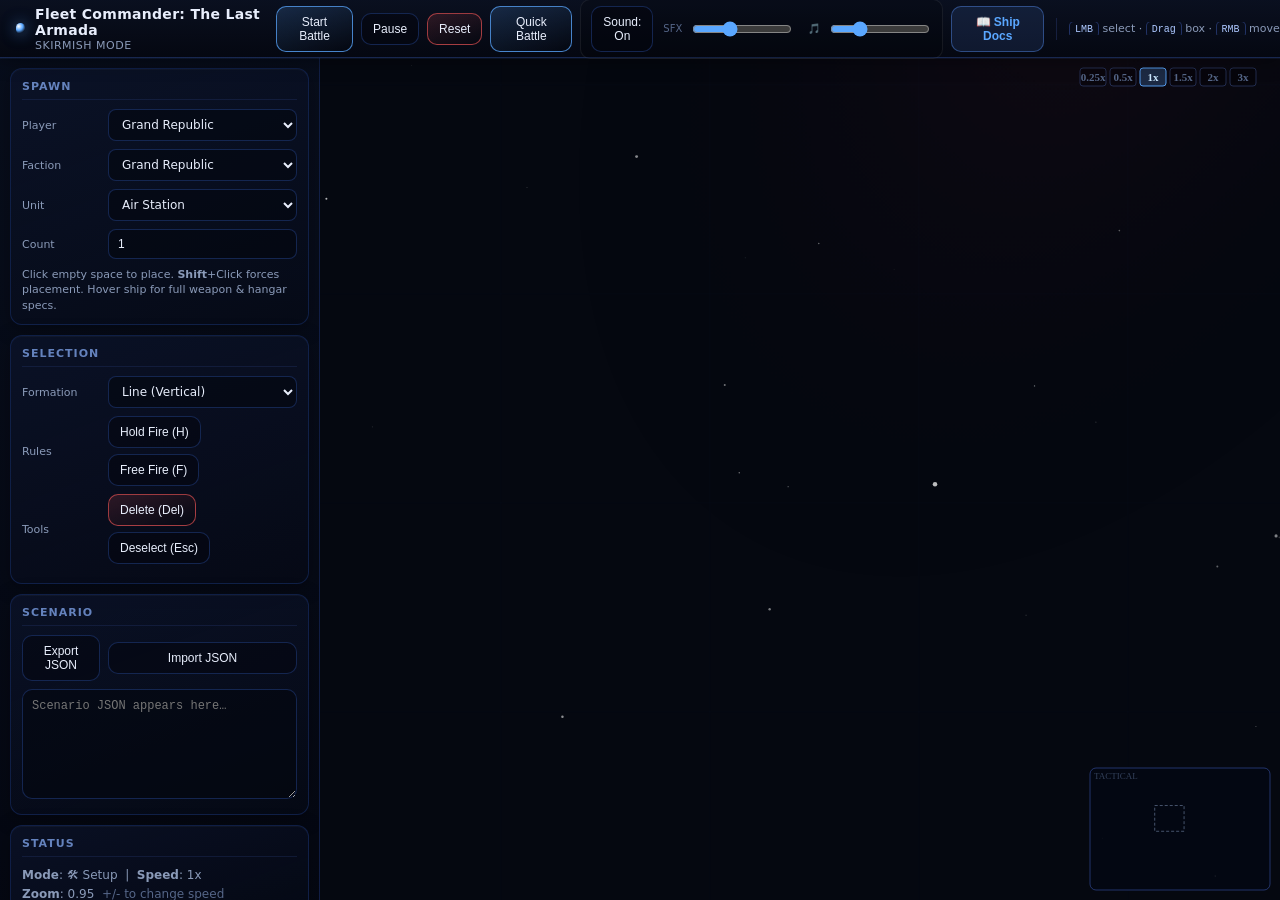
==== skirmish.html @ a5ff1ead "Add files via upload" ====
<!doctype html>
<html lang="en">
<head>
  <meta charset="utf-8"/>
  <meta name="viewport" content="width=device-width,initial-scale=1"/>
  <title>Fleet Commander: The Last Armada – Skirmish</title>
  <link rel="stylesheet" href="styles.css"/>
  <style>
/* ── select optgroup polish ─────────────────────────────── */
select { background:#080f1e; color:#e8eefc; border:1px solid rgba(40,70,160,0.5); border-radius:6px; padding:4px 6px; font-family:inherit; }
select optgroup { font-weight:700; font-size:11px; color:#5aa7ff; background:#080f1e; letter-spacing:.5px; }
select option   { color:#e8eefc; background:#0c1528; padding:3px 6px; font-size:12px; }

/* ── Ship Docs Modal ────────────────────────────────────── */
#sdModal {
  display:none; position:fixed; inset:0; z-index:9000;
  background:rgba(2,5,14,0.88); backdrop-filter:blur(6px);
  align-items:flex-start; justify-content:center;
  overflow-y:auto; padding:20px 10px 40px;
}
#sdModal.open { display:flex; }
.sd-shell {
  width:min(1120px,96vw);
  background:linear-gradient(180deg,#090f22 0%,#050810 100%);
  border:1px solid rgba(50,80,180,0.5);
  border-radius:12px;
  box-shadow:0 28px 90px rgba(0,0,0,0.85), 0 0 0 1px rgba(90,150,255,0.06);
  display:flex; flex-direction:column; min-height:min(90vh,820px);
}
.sd-hdr {
  display:flex; align-items:center; justify-content:space-between;
  padding:14px 20px; border-bottom:1px solid rgba(30,55,110,0.55);
  flex-shrink:0;
}
.sd-hdr h2 { margin:0; font-size:16px; color:#cce4ff; letter-spacing:.4px; }
.sd-close {
  background:none; border:1px solid rgba(80,110,200,0.35); color:#7899cc;
  border-radius:6px; padding:4px 14px; cursor:pointer; font-family:inherit; font-size:13px;
  transition:.15s;
}
.sd-close:hover { background:rgba(90,120,200,0.14); color:#aaccff; }
.sd-tabs {
  display:flex; gap:2px; padding:8px 16px 0; border-bottom:1px solid rgba(28,48,100,0.5);
  flex-shrink:0;
}
.sd-tab {
  background:none; border:none; border-bottom:2px solid transparent;
  color:#7888aa; padding:7px 16px; cursor:pointer; font-size:12px; font-family:inherit;
  letter-spacing:.3px; border-radius:6px 6px 0 0; transition:.15s;
}
.sd-tab:hover { color:#aaccff; background:rgba(90,120,200,0.08); }
.sd-tab.on { color:#5aa7ff; border-bottom-color:#5aa7ff; background:rgba(90,150,255,0.07); }
.sd-body { flex:1; padding:16px 20px 20px; overflow:auto; }

/* faction chips */
.chips { display:flex; flex-wrap:wrap; gap:6px; margin-bottom:14px; }
.chip {
  padding:4px 11px; border-radius:99px; font-size:10px; cursor:pointer;
  border:1px solid; transition:.15s; letter-spacing:.3px; font-weight:600;
  user-select:none;
}
.chip.dim { opacity:.35; }

/* browse grid */
.ship-grid {
  display:grid;
  grid-template-columns:repeat(auto-fill,minmax(200px,1fr));
  gap:10px;
}
.scard {
  background:rgba(9,16,38,0.75); border:1px solid rgba(28,52,110,0.5);
  border-radius:8px; padding:11px; cursor:pointer; transition:.18s; position:relative;
}
.scard:hover { border-color:rgba(90,150,255,0.55); transform:translateY(-2px); box-shadow:0 6px 22px rgba(0,0,0,0.4); }
.scard.sel { border-color:#5aa7ff; box-shadow:0 0 0 1px rgba(90,150,255,.25); }
.scard-faction { font-size:9px; text-transform:uppercase; letter-spacing:.7px; color:#445566; margin-bottom:5px; }
.scard-img { width:100%; height:80px; object-fit:contain; filter:drop-shadow(0 0 6px rgba(90,150,255,0.25)); margin-bottom:7px; display:block; }
.scard-noimg { width:100%; height:80px; display:flex; align-items:center; justify-content:center; font-size:26px; opacity:.3; margin-bottom:7px; }
.scard-name { font-size:11px; font-weight:700; color:#cce4ff; margin-bottom:3px; line-height:1.35; }
.scard-role { font-size:10px; color:#445566; }
.scard-ps { position:absolute; top:8px; right:8px; font-size:10px; font-weight:700; padding:2px 6px; border-radius:99px; background:rgba(0,0,0,0.55); }

/* detail layout */
.det-grid { display:grid; grid-template-columns:260px 1fr; gap:18px; }
.det-left { display:flex; flex-direction:column; gap:12px; }
.det-imgbox {
  background:rgba(7,12,28,0.8); border:1px solid rgba(28,52,110,0.45);
  border-radius:8px; padding:14px; text-align:center;
}
.det-img { max-width:190px; max-height:150px; object-fit:contain; filter:drop-shadow(0 0 14px rgba(90,150,255,0.38)); }
.det-noimg { height:150px; display:flex; align-items:center; justify-content:center; font-size:56px; opacity:.3; }
.det-name { font-size:15px; font-weight:700; margin-top:9px; }
.det-sub { font-size:11px; color:#7888aa; margin-top:2px; }
.stat-box {
  background:rgba(7,12,28,0.8); border:1px solid rgba(28,52,110,0.4);
  border-radius:8px; padding:11px;
}
.stat-box h4 { margin:0 0 8px; font-size:9px; text-transform:uppercase; letter-spacing:.8px; color:#5aa7ff; }
.sr { display:flex; justify-content:space-between; align-items:center; margin-bottom:4px; }
.sl { font-size:11px; color:#7888aa; }
.sv { font-size:11px; color:#cce4ff; font-weight:600; font-family:ui-monospace,monospace; }
.bar-wrap { height:4px; background:rgba(255,255,255,0.06); border-radius:99px; margin-bottom:5px; overflow:hidden; }
.bar-fill { height:100%; border-radius:99px; }
.pc-box { display:flex; gap:10px; margin-top:6px; }
.pros, .cons {
  flex:1; border-radius:6px; padding:9px; font-size:10px; line-height:1.65;
}
.pros { background:rgba(28,160,90,0.07); border:1px solid rgba(28,160,90,0.2); }
.cons { background:rgba(210,45,45,0.07); border:1px solid rgba(210,45,45,0.2); }
.pros h5 { color:#3ddc97; margin:0 0 5px; font-size:9px; text-transform:uppercase; letter-spacing:.6px; }
.cons h5 { color:#ff5b5b; margin:0 0 5px; font-size:9px; text-transform:uppercase; letter-spacing:.6px; }
.pros li,.cons li { color:#99aabf; margin-bottom:1px; }

/* weapon / hangar tables */
.wtbl, .htbl { width:100%; border-collapse:collapse; font-size:11px; }
.wtbl th, .htbl th {
  text-align:left; padding:5px 7px;
  font-size:9px; text-transform:uppercase; letter-spacing:.7px; color:#5aa7ff;
  border-bottom:1px solid rgba(28,52,110,0.5); font-weight:600;
}
.wtbl td, .htbl td { padding:5px 7px; border-bottom:1px solid rgba(18,32,65,0.4); }
.wtbl tr:last-child td,.htbl tr:last-child td { border-bottom:none; }
.wtbl tr:hover td,.htbl tr:hover td { background:rgba(90,150,255,0.04); }
.badge { font-size:9px; padding:2px 5px; border-radius:99px; font-weight:700; letter-spacing:.3px; }
.b-ion    { background:rgba(50,140,255,0.15); color:#55ccff; }
.b-plasma { background:rgba(255,120,30,0.15); color:#ff9944; }
.b-kin    { background:rgba(170,190,210,0.10); color:#aabbcc; }
.b-spec   { background:rgba(170,70,255,0.15); color:#cc88ff; }
.star     { color:#cc88ff; }
.shdr { font-size:10px; text-transform:uppercase; letter-spacing:.8px; color:#5aa7ff; margin:14px 0 7px; font-weight:600; }

/* compare */
.cmp-grid { display:grid; grid-template-columns:1fr 1fr; gap:16px; }
.cmp-slot { background:rgba(7,12,28,0.8); border:1px solid rgba(28,52,110,0.45); border-radius:8px; padding:14px; }
.cmp-sel {
  width:100%; background:#0c1528; border:1px solid rgba(38,65,150,0.5);
  color:#e8eefc; border-radius:6px; padding:6px 8px; font-size:12px; font-family:inherit; margin-bottom:12px;
}
.cmp-img { max-height:100px; max-width:180px; object-fit:contain; display:block; margin:0 auto 8px; }
.cmp-title { font-size:14px; font-weight:700; text-align:center; margin-bottom:2px; }
.cmp-sub { font-size:11px; color:#7888aa; text-align:center; margin-bottom:10px; }
.nosel { display:flex; flex-direction:column; align-items:center; justify-content:center; min-height:120px; color:#334466; font-size:12px; gap:6px; }
.nosel .ni { font-size:32px; opacity:.3; }

/* power chart */
.pw-block { margin-bottom:18px; }
.pw-ftitle { font-size:12px; font-weight:700; margin-bottom:8px; letter-spacing:.3px; }
.pw-row { display:flex; align-items:center; gap:10px; margin-bottom:4px; }
.pw-name { width:210px; font-size:11px; color:#99aabf; flex-shrink:0; overflow:hidden; text-overflow:ellipsis; white-space:nowrap; }
.pw-outer { flex:1; height:15px; background:rgba(255,255,255,0.05); border-radius:4px; overflow:hidden; position:relative; }
.pw-fill { height:100%; border-radius:4px; }
.pw-val { position:absolute; right:5px; top:50%; transform:translateY(-50%); font-size:9px; font-weight:700; color:rgba(255,255,255,0.65); font-family:ui-monospace,monospace; }

/* ── Fleet Roster spreadsheet ─────────────────────────────── */
.roster-wrap { padding-bottom:20px; }
.roster-intro { font-size:11px; color:#556688; margin:0 0 12px; line-height:1.6; }
.roster-sort-row { display:flex; gap:7px; align-items:center; flex-wrap:wrap; margin-bottom:14px; }
.roster-sort-row label { font-size:10px; color:#7888aa; margin-right:2px; }
.rsb { background:none; border:1px solid rgba(40,70,160,0.38); color:#7888aa;
  border-radius:4px; padding:3px 9px; font-size:10px; cursor:pointer; font-family:inherit; transition:.12s; }
.rsb:hover,.rsb.on { border-color:#5aa7ff; color:#c8dfff; background:rgba(90,150,255,0.10); }
.roster-faction { margin-bottom:26px; }
.rfhdr { font-size:12px; font-weight:700; padding:6px 12px; border-radius:6px 6px 0 0;
  border:1px solid; border-bottom:none; letter-spacing:.35px; }
.roster-tbl { width:100%; border-collapse:collapse; font-size:10.5px;
  border:1px solid rgba(22,46,110,0.50); border-top:none; }
.roster-tbl th { text-align:left; padding:5px 8px; font-size:9px; text-transform:uppercase;
  letter-spacing:.65px; color:#5aa7ff; background:rgba(6,12,30,0.95);
  border-bottom:1px solid rgba(30,60,150,0.55); white-space:nowrap; font-weight:700; }
.roster-tbl th.r { text-align:right; }
.roster-tbl td { padding:5px 8px; border-bottom:1px solid rgba(14,26,58,0.40); white-space:nowrap; vertical-align:middle; }
.roster-tbl tr:last-child td { border-bottom:none; }
.roster-tbl tr:hover td { background:rgba(90,150,255,0.04); }
.rnum { font-family:ui-monospace,monospace; text-align:right; }
.rbar { display:inline-block; width:54px; height:4px; border-radius:99px;
  background:rgba(255,255,255,0.06); vertical-align:middle; margin-left:5px; overflow:hidden; }
.rbar-fill { height:100%; border-radius:99px; }
.rtag { font-size:8.5px; text-transform:uppercase; letter-spacing:.5px; opacity:.60; }
  </style>
</head>
<body>
<header class="topbar">
  <div class="brand">
    <div class="dot"></div>
    <div>
      <div class="title">Fleet Commander: The Last Armada</div>
      <div class="subtitle">Skirmish Mode</div>
    </div>
  </div>
  <div class="top-controls">
    <button id="btnStart" class="btn btn-primary">Start Battle</button>
    <button id="btnPause" class="btn">Pause</button>
    <button id="btnReset" class="btn btn-danger">Reset</button>
    <button id="btnQuick" class="btn btn-primary">Quick Battle</button>
    <div class="sound">
      <button id="btnSound" class="btn">Sound: On</button>
      <span style="font-size:10px;color:#556688;margin-left:2px">SFX</span>
      <input id="soundVol" type="range" min="0" max="1" step="0.01" value="0.35" title="SFX volume"/>
      <span style="font-size:10px;color:#556688;margin-left:6px">🎵</span>
      <input id="musicVol" type="range" min="0" max="1" step="0.01" value="0.26" title="Music volume"/>
    </div>
    <button id="btnShipDocs" class="btn" style="background:rgba(90,150,255,.12);border-color:rgba(90,150,255,.4);color:#5aa7ff;font-weight:600;">📖 Ship Docs</button>
    <div class="sep"></div>
    <div class="hint">
      <span class="kbd">LMB</span> select · <span class="kbd">Drag</span> box · <span class="kbd">RMB</span> move ·
      <span class="kbd">A</span>+<span class="kbd">RMB</span> attack-move · <span class="kbd">T</span>+<span class="kbd">LMB</span> focus ·
      <span class="kbd">W</span>+<span class="kbd">RMB</span> warp · <span class="kbd">R</span> repair · <span class="kbd">E</span> scatter ·
      <span class="kbd">±</span> speed · <span class="kbd">Wheel</span> zoom
    </div>
  </div>
</header>

<main class="layout">
  <aside class="panel">
    <section class="section">
      <h2>Spawn</h2>
      <div class="row">
        <label>Player</label>
        <select id="playerFaction">
          <option value="republic">Grand Republic</option>
          <option value="empire">Grand Empire</option>
          <option value="remnant">Imperial Remnant</option>
          <option value="csn">CSN</option>
          <option value="ngr">New Grand Republic</option>
          <option value="starwars">Star Wars</option>
          <option value="fsa">Five Star Alignment</option>
        </select>
      </div>
      <div class="row">
        <label>Faction</label>
        <select id="spawnFaction">
          <option value="republic">Grand Republic</option>
          <option value="empire">Grand Empire</option>
          <option value="remnant">Imperial Remnant</option>
          <option value="csn">CSN</option>
          <option value="ngr">New Grand Republic</option>
          <option value="starwars">Star Wars</option>
          <option value="fsa">Five Star Alignment</option>
        </select>
      </div>
      <div class="row">
        <label>Unit</label>
        <select id="spawnType"></select>
      </div>
      <div class="row">
        <label>Count</label>
        <input id="spawnCount" type="number" min="1" max="50" value="1"/>
      </div>
      <div class="note">Click empty space to place. <b>Shift</b>+Click forces placement. Hover ship for full weapon &amp; hangar specs.</div>
    </section>
    <section class="section">
      <h2>Selection</h2>
      <div class="row">
        <label>Formation</label>
        <select id="formation">
          <option value="line">Line (Vertical)</option>
          <option value="line_h">Line (Horizontal)</option>
          <option value="wedge">Wedge</option>
          <option value="ring">Ring</option>
          <option value="wall">Wall</option>
          <option value="echelon">Echelon</option>
        </select>
      </div>
      <div class="row">
        <label>Rules</label>
        <div class="toggles">
          <button id="btnHold" class="btn">Hold Fire (H)</button>
          <button id="btnFree" class="btn">Free Fire (F)</button>
        </div>
      </div>
      <div class="row">
        <label>Tools</label>
        <div class="toggles">
          <button id="btnDelete" class="btn btn-danger">Delete (Del)</button>
          <button id="btnDeselect" class="btn">Deselect (Esc)</button>
        </div>
      </div>
    </section>
    <section class="section">
      <h2>Scenario</h2>
      <div class="row">
        <button id="btnExport" class="btn">Export JSON</button>
        <button id="btnImport" class="btn">Import JSON</button>
      </div>
      <textarea id="scenarioBox" spellcheck="false" placeholder="Scenario JSON appears here…"></textarea>
    </section>
    <section class="section">
      <h2>Status</h2>
      <div id="status" class="status"></div>
    </section>
  </aside>
  <section class="stage">
    <canvas id="game"></canvas>
    <div id="overlay" class="overlay hidden">
      <div class="overlay-card">
        <div id="overlayTitle" class="overlay-title">Victory</div>
        <div id="overlayText" class="overlay-text"></div>
        <div class="overlay-actions">
          <button id="btnDownloadCSV" class="btn">Download CSV</button>
          <button id="btnPlayAgain" class="btn btn-primary">Play Again</button>
          <button id="btnCloseOverlay" class="btn">Close</button>
        </div>
      </div>
    </div>
  </section>
</main>

<!-- ═══════════════ SHIP DOCS MODAL ═══════════════════════ -->
<div id="sdModal">
  <div class="sd-shell">
    <div class="sd-hdr">
      <h2>📖 Fleet Intelligence — Ship Database</h2>
      <button class="sd-close" id="sdClose">✕ Close</button>
    </div>
    <div class="sd-tabs" id="sdTabs">
      <button class="sd-tab on" data-tab="browse">Browse</button>
      <button class="sd-tab" data-tab="detail">Ship Detail</button>
      <button class="sd-tab" data-tab="compare">Compare</button>
      <button class="sd-tab" data-tab="power">Power Rankings</button>
      <button class="sd-tab" data-tab="roster">📋 Fleet Roster</button>
    </div>
    <div class="sd-body" id="sdBody"><p style="color:#445566;padding:30px">Loading…</p></div>
  </div>
</div>

<script src="game.js"></script>
<script>
(function(){
'use strict';
const modal  = document.getElementById('sdModal');
const body   = document.getElementById('sdBody');
const tabs   = document.getElementById('sdTabs');
let curTab   = 'browse';
let fFilter  = 'all';
let detKey   = null;
let cmpA     = null;
let cmpB     = null;
let D        = null;  // window.SHIP_DOCS reference

document.getElementById('btnShipDocs').addEventListener('click', () => {
  D = window.SHIP_DOCS || null;
  modal.classList.add('open');
  go(curTab);
});
document.getElementById('sdClose').addEventListener('click', () => modal.classList.remove('open'));
modal.addEventListener('click', e => { if (e.target === modal) modal.classList.remove('open'); });

tabs.addEventListener('click', e => {
  const t = e.target.closest('.sd-tab');
  if (!t) return;
  tabs.querySelectorAll('.sd-tab').forEach(b => b.classList.toggle('on', b === t));
  curTab = t.dataset.tab;
  go(curTab);
});

function switchTab(name){
  curTab = name;
  tabs.querySelectorAll('.sd-tab').forEach(b => b.classList.toggle('on', b.dataset.tab === name));
  go(name);
}

function go(tab){
  if (!D){ body.innerHTML='<p style="color:#ff5b5b;padding:20px">Game not loaded yet — open in browser.</p>'; return; }
  if (tab === 'browse')  renderBrowse();
  else if (tab === 'detail')  renderDetail();
  else if (tab === 'compare') renderCompare();
  else if (tab === 'power')   renderPower();
  else if (tab === 'roster')  renderRoster();
}

// ── Power score ─────────────────────────────────────────────
function ps(def){
  if (!def) return 0;
  const MULT = { ion:1.0, plasma:1.15, kinetic:0.8 };
  let dps = 0;
  for (const w of (def.weapons||[])){
    const boost = (w.pierceShields||w.breachShields) ? 1.55 : 1.0;
    const uses  = w.usesMax ? 0.4 : 1.0;
    dps += (w.dmg / w.cooldown) * (MULT[w.type]||1) * boost * uses;
  }
  const ehp     = (def.shields||0)*1.2 + (def.hull||0);
  const mobBonus= Math.min((def.speed||0)*0.8, 120);
  const massSc  = Math.log10((def.mass||1)+10) * 38;
  const hangar  = D.hangars[def.key] ? D.hangars[def.key].reduce((a,s)=>a+s.max*0.35,0) : 0;
  // Air station hangar bonus
  const asHangar = (def.key==='air_station') ? D.airStationHangar.reduce((a,s)=>a+s.max*0.35,0) : 0;
  return Math.round(ehp*0.018 + dps*12 + mobBonus + massSc + hangar + asHangar);
}

function pcolor(score, max){
  const f = score / (max||1);
  return f>0.8?'#ff5b5b': f>0.6?'#ff9944': f>0.4?'#ffcc33': f>0.2?'#3ddc97': '#5aa7ff';
}

function fcolor(fid){
  const t = D.factions[fid]?.tint || [140,160,200];
  return `rgb(${t[0]},${t[1]},${t[2]})`;
}

function imgSrc(def){
  // Use the same PNG files the game already loads — no separate images/docs/ folder needed.
  // D.assets maps spriteKey → filename (e.g. 'repDread' → 'Republican Dreadnought.png')
  if (def.spriteKey && D.assets && D.assets[def.spriteKey]){
    return encodeURI(D.assets[def.spriteKey]);
  }
  return '';   // no sprite → onerror hides the img, fallback emoji shows
}

function imgEl(def, cls, wh){
  const src = imgSrc(def);
  return `<img class="${cls}" src="${src}" alt="${def.name}" style="${wh?`max-width:${wh}px;max-height:${wh}px;`:''}"
    onerror="this.style.display='none';this.nextElementSibling.style.display='flex'">
    <div class="${cls.replace('-img','-noimg')}" style="display:none">🛸</div>`;
}

function hangarForShip(def){
  // air_station is faction-specific in game; for docs we show the republic version as representative
  if (def.key === 'air_station') return D.airStationHangar;
  return D.hangars[def.key] || null;
}

function prosCons(def){
  const pros=[], cons=[];
  const MULT={ion:1.0,plasma:1.15,kinetic:0.8};
  const dps=(def.weapons||[]).reduce((s,w)=>{
    return s+(w.dmg/w.cooldown)*(MULT[w.type]||1)*((w.pierceShields||w.breachShields)?1.55:1)*(w.usesMax?0.4:1);
  },0);
  const ehp=(def.shields||0)*1.2+(def.hull||0);
  const maxRng=Math.max(...(def.weapons||[]).map(w=>w.range||0),0);
  const hasHangar=!!(hangarForShip(def)?.length);
  const hasSW=(def.weapons||[]).some(w=>w.special);

  if ((def.speed||0)>=150) pros.push('Very high speed');
  else if ((def.speed||0)>=90) pros.push('Good mobility');
  else if ((def.speed||0)<30) cons.push('Very slow');

  if (ehp>15000) pros.push('Extremely durable');
  else if (ehp>5000) pros.push('High survivability');
  else if (ehp<400) cons.push('Very fragile');
  else if (ehp<1200) cons.push('Low durability');

  if (dps>200) pros.push('Devastating firepower');
  else if (dps>70) pros.push('Strong damage output');
  else if (dps<10) cons.push('Minimal firepower');
  else if (dps<22) cons.push('Low DPS');

  if (maxRng>900) pros.push('Extreme weapon range');
  else if (maxRng>600) pros.push('Good engagement range');
  else if (maxRng<280) cons.push('Short weapon range');

  if (hasSW) pros.push('Superweapon capable');
  if (hasHangar){
    const total=(hangarForShip(def)||[]).reduce((s,h)=>s+h.max,0);
    pros.push(`Launches up to ${total.toLocaleString()} craft`);
  }
  if (def.traits?.stealth) pros.push('Stealth capable');
  if ((def.weapons||[]).some(w=>w.pierceShields)) pros.push('Shield-piercing weapons');
  const ionC=(def.weapons||[]).filter(w=>w.type==='ion').length;
  if (ionC>=2) pros.push('Strong anti-shield armament');
  const plasmaC=(def.weapons||[]).filter(w=>w.type==='plasma').length;
  if (plasmaC>=3) pros.push('Heavy anti-hull armament');
  if (!hasSW&&!hasHangar&&dps<35&&ehp<1800) cons.push('Limited solo impact');
  return { pros:pros.slice(0,5), cons:cons.slice(0,5) };
}

// ── BROWSE ──────────────────────────────────────────────────
function renderBrowse(){
  const {units, factions, loadouts} = D;
  const allScores = units.map(d=>ps(d));
  const maxS = Math.max(...allScores,1);

  // Chips
  let h = '<div class="chips">';
  h += `<span class="chip${fFilter==='all'?'':' dim'}" data-f="all" style="border-color:#334466;color:#7888aa;background:rgba(28,48,100,0.18)">All Factions</span>`;
  for (const [fid,f] of Object.entries(factions)){
    const col=fcolor(fid);
    h += `<span class="chip${fFilter===fid||fFilter==='all'?'':' dim'}" data-f="${fid}"
      style="border-color:${col};color:${col};background:rgba(${f.tint[0]},${f.tint[1]},${f.tint[2]},0.1)">${f.name}</span>`;
  }
  h += '</div>';

  // Deduplicated ordered list from loadouts
  const seen=new Set(); const list=[];
  for (const [fid,keys] of Object.entries(loadouts)){
    for (const key of keys){
      if (seen.has(key)) continue; seen.add(key);
      const def=units.find(u=>u.key===key);
      if (def) list.push({def,fid});
    }
  }

  h += '<div class="ship-grid">';
  for (const {def,fid} of list){
    const f=factions[fid]; if (!f) continue;
    if (fFilter!=='all' && fid!==fFilter) continue;
    const score=ps(def), pc=pcolor(score,maxS), col=fcolor(fid);
    h += `<div class="scard${detKey===def.key?' sel':''}" data-key="${def.key}" data-fid="${fid}">
      <div class="scard-faction" style="color:${col}">${f.name}</div>
      <img class="scard-img" src="${imgSrc(def)}" alt="${def.name}"
        onerror="this.style.display='none';this.nextElementSibling.style.display='flex'">
      <div class="scard-noimg" style="display:none">🛸</div>
      <div class="scard-name">${def.name}</div>
      <div class="scard-role">${def.role}${def.craft?' · '+def.craft:''}</div>
      <div class="scard-ps" style="color:${pc}">${score}</div>
    </div>`;
  }
  h += '</div>';
  body.innerHTML = h;

  body.querySelectorAll('.chip').forEach(c => {
    c.addEventListener('click', () => { fFilter=c.dataset.f; renderBrowse(); });
  });
  body.querySelectorAll('.scard').forEach(c => {
    c.addEventListener('click', () => {
      detKey = c.dataset.key;
      const def = D.units.find(u=>u.key===detKey);
      const fid2 = c.dataset.fid;
      if (def) showDetail(def,fid2);
    });
  });
}

// ── DETAIL ──────────────────────────────────────────────────
function renderDetail(){
  if (!detKey){ body.innerHTML='<div class="nosel"><div class="ni">🔍</div><div>Select a ship from the Browse tab</div></div>'; return; }
  const def=D.units.find(u=>u.key===detKey);
  const fid=Object.keys(D.loadouts).find(f=>D.loadouts[f].includes(detKey))||'republic';
  if (def) showDetail(def,fid);
}

function showDetail(def,fid){
  detKey=def.key;
  const f=D.factions[fid]||Object.values(D.factions)[0];
  const col=fcolor(fid), score=ps(def);
  const allS=D.units.map(d=>ps(d)), maxS=Math.max(...allS,1);
  const pc=pcolor(score,maxS);
  const maxShields=Math.max(...D.units.map(d=>d.shields||0),1);
  const maxHull=Math.max(...D.units.map(d=>d.hull||0),1);
  const ehp=(def.shields||0)*1.2+(def.hull||0);

  const MULT={ion:1.0,plasma:1.15,kinetic:0.8};
  const dps=(def.weapons||[]).reduce((s,w)=>{
    return s+(w.dmg/w.cooldown)*(MULT[w.type]||1)*((w.pierceShields||w.breachShields)?1.55:1)*(w.usesMax?0.4:1);
  },0);

  const {pros,cons}=prosCons(def);
  const hangar=hangarForShip(def)||[];

  // Weapon table
  let wRows='';
  for (const w of (def.weapons||[])){
    const bc=w.special?'b-spec': w.type==='ion'?'b-ion': w.type==='plasma'?'b-plasma':'b-kin';
    const dps2=(w.dmg/w.cooldown).toFixed(1);
    const star=w.special?'<span class="star"> ★</span>':'';
    const flags=[
      w.pierceShields?'<span style="color:#cc88ff;font-size:9px">pierce</span>':'',
      w.breachShields?'<span style="color:#ff7744;font-size:9px">breach</span>':'',
    ].filter(Boolean).join(' ');
    const uses=w.usesMax?`<span style="color:#cc88ff">${w.usesMax}</span>`:'—';
    const windup=w.windup?`${w.windup}s`:'—';
    wRows+=`<tr>
      <td>${w.name}${star} ${flags}</td>
      <td><span class="badge ${bc}">${w.type.toUpperCase()}</span></td>
      <td style="font-family:ui-monospace,monospace">${w.dmg}</td>
      <td style="font-family:ui-monospace,monospace">${dps2}</td>
      <td style="font-family:ui-monospace,monospace">${Math.round(w.range)}</td>
      <td style="font-family:ui-monospace,monospace">${Math.round(w.pSpeed)}</td>
      <td style="font-family:ui-monospace,monospace">${w.cooldown}s</td>
      <td>${windup}</td>
      <td>${uses}</td>
    </tr>`;
  }

  // Hangar table
  let hRows='';
  if (hangar.length){
    for (const slot of hangar){
      const cd=D.units.find(u=>u.key===slot.craftKey);
      const nm=cd?cd.name:slot.craftKey;
      hRows+=`<tr>
        <td>${nm}</td>
        <td style="color:#66ffcc;font-weight:700;font-family:ui-monospace,monospace">${slot.max.toLocaleString()}</td>
        <td style="font-family:ui-monospace,monospace">${slot.wave} per wave</td>
      </tr>`;
    }
  }

  const html = `<div class="det-grid">
    <div class="det-left">
      <div class="det-imgbox">
        <img class="det-img" src="${imgSrc(def)}" alt="${def.name}"
          onerror="this.style.display='none';this.nextElementSibling.style.display='flex'">
        <div class="det-noimg" style="display:none">🛸</div>
        <div class="det-name" style="color:${col}">${def.name}</div>
        <div class="det-sub">${f.name} · ${def.role}${def.craft?' · '+def.craft:''}</div>
      </div>
      <div class="stat-box">
        <h4>Combat Stats</h4>
        <div class="sr"><span class="sl">Power Score</span><span class="sv" style="color:${pc};font-size:15px">${score}</span></div>
        <div class="sr"><span class="sl">Shields</span><span class="sv" style="color:#5aa7ff">${def.shields||0}</span></div>
        <div class="bar-wrap"><div class="bar-fill" style="width:${Math.round((def.shields||0)/maxShields*100)}%;background:linear-gradient(90deg,#1a44aa,#5aa7ff)"></div></div>
        <div class="sr"><span class="sl">Hull</span><span class="sv" style="color:#3ddc97">${def.hull||0}</span></div>
        <div class="bar-wrap"><div class="bar-fill" style="width:${Math.round((def.hull||0)/maxHull*100)}%;background:linear-gradient(90deg,#1a6640,#3ddc97)"></div></div>
        <div class="sr"><span class="sl">EHP (weighted)</span><span class="sv">${Math.round(ehp).toLocaleString()}</span></div>
        <div class="sr"><span class="sl">Est. DPS</span><span class="sv">${dps.toFixed(1)}</span></div>
        <div class="sr"><span class="sl">Speed</span><span class="sv">${def.speed||0}</span></div>
        <div class="sr"><span class="sl">Mass</span><span class="sv">${(def.mass||0).toLocaleString()}</span></div>
        <div class="sr"><span class="sl">Radius</span><span class="sv">${def.r||0}</span></div>
      </div>
      <div class="stat-box">
        <h4>Assessment</h4>
        <div class="pc-box">
          <div class="pros"><h5>Strengths</h5><ul style="margin:0;padding-left:14px">
            ${pros.length?pros.map(p=>`<li>${p}</li>`).join(''):'<li style="color:#445566">Balanced</li>'}
          </ul></div>
          <div class="cons"><h5>Weaknesses</h5><ul style="margin:0;padding-left:14px">
            ${cons.length?cons.map(c=>`<li>${c}</li>`).join(''):'<li style="color:#445566">None notable</li>'}
          </ul></div>
        </div>
      </div>
    </div>
    <div>
      <div class="shdr">Weapon Systems</div>
      <div style="overflow-x:auto">
        <table class="wtbl">
          <thead><tr>
            <th>Name</th><th>Type</th><th>Dmg</th><th>DPS</th>
            <th>Range</th><th>Proj Spd</th><th>Cooldown</th><th>Windup</th><th>Uses</th>
          </tr></thead>
          <tbody>${wRows||'<tr><td colspan="9" style="color:#445566">No weapons</td></tr>'}</tbody>
        </table>
      </div>
      ${hangar.length?`
      <div class="shdr">Hangar Complement</div>
      <table class="htbl">
        <thead><tr><th>Craft Type</th><th>Max (lifetime)</th><th>Wave Size</th></tr></thead>
        <tbody>${hRows}</tbody>
      </table>`:''}
    </div>
  </div>`;

  if (curTab === 'detail'){
    body.innerHTML = html;
  } else {
    switchTab('detail');
    body.innerHTML = html;
  }
}

// ── COMPARE ─────────────────────────────────────────────────
function renderCompare(){
  function buildSel(val, slot){
    let o='<option value="">— Select a ship —</option>';
    const seen=new Set();
    for (const [fid,keys] of Object.entries(D.loadouts)){
      const f=D.factions[fid]; if(!f) continue;
      o+=`<optgroup label="${f.name}">`;
      for (const key of keys){
        if (seen.has(key)) continue; seen.add(key);
        const def=D.units.find(u=>u.key===key); if(!def) continue;
        o+=`<option value="${key}"${val===key?' selected':''}>${def.name}</option>`;
      }
      o+='</optgroup>';
    }
    return `<select class="cmp-sel" data-slot="${slot}">${o}</select>`;
  }

  function card(key){
    if (!key) return `<div class="nosel"><div class="ni">🛸</div><div>Select a ship above</div></div>`;
    const def=D.units.find(u=>u.key===key); if(!def) return '';
    const fid=Object.keys(D.loadouts).find(f=>D.loadouts[f].includes(key))||'republic';
    const f=D.factions[fid]||Object.values(D.factions)[0];
    const col=fcolor(fid), score=ps(def);
    const allS=D.units.map(d=>ps(d)), maxS=Math.max(...allS,1);
    const pc=pcolor(score,maxS);
    const {pros,cons}=prosCons(def);
    const MULT={ion:1.0,plasma:1.15,kinetic:0.8};
    const dps=(def.weapons||[]).reduce((s,w)=>{
      return s+(w.dmg/w.cooldown)*(MULT[w.type]||1)*((w.pierceShields||w.breachShields)?1.55:1)*(w.usesMax?0.4:1);
    },0);
    const ehp=(def.shields||0)*1.2+(def.hull||0);
    return `
      <img class="cmp-img" src="${imgSrc(def)}" alt="${def.name}"
        onerror="this.style.display='none'" style="filter:drop-shadow(0 0 10px ${col}55)">
      <div class="cmp-title" style="color:${col}">${def.name}</div>
      <div class="cmp-sub">${f.name} · ${def.role}</div>
      <div class="stat-box" style="margin-bottom:10px">
        <div class="sr"><span class="sl">Power Score</span><span class="sv" style="color:${pc};font-size:16px">${score}</span></div>
        <div class="sr"><span class="sl">Shields</span><span class="sv" style="color:#5aa7ff">${def.shields||0}</span></div>
        <div class="sr"><span class="sl">Hull</span><span class="sv" style="color:#3ddc97">${def.hull||0}</span></div>
        <div class="sr"><span class="sl">EHP</span><span class="sv">${Math.round(ehp).toLocaleString()}</span></div>
        <div class="sr"><span class="sl">Est. DPS</span><span class="sv">${dps.toFixed(1)}</span></div>
        <div class="sr"><span class="sl">Speed</span><span class="sv">${def.speed||0}</span></div>
        <div class="sr"><span class="sl">Weapons</span><span class="sv">${(def.weapons||[]).length}</span></div>
      </div>
      <div class="pc-box">
        <div class="pros"><h5>Strengths</h5><ul style="margin:0;padding-left:14px">
          ${pros.length?pros.map(p=>`<li>${p}</li>`).join(''):'<li style="color:#445566">Balanced</li>'}
        </ul></div>
        <div class="cons"><h5>Weaknesses</h5><ul style="margin:0;padding-left:14px">
          ${cons.length?cons.map(c=>`<li>${c}</li>`).join(''):'<li style="color:#445566">None notable</li>'}
        </ul></div>
      </div>`;
  }

  body.innerHTML = `
    <p class="shdr" style="margin-top:0">Select two ships for a head-to-head comparison</p>
    <div class="cmp-grid">
      <div class="cmp-slot"><div style="font-size:10px;text-transform:uppercase;letter-spacing:.7px;color:#445566;margin-bottom:8px">Ship A</div>
        ${buildSel(cmpA,'A')}${card(cmpA)}</div>
      <div class="cmp-slot"><div style="font-size:10px;text-transform:uppercase;letter-spacing:.7px;color:#445566;margin-bottom:8px">Ship B</div>
        ${buildSel(cmpB,'B')}${card(cmpB)}</div>
    </div>`;

  body.querySelectorAll('.cmp-sel').forEach(s=>{
    s.addEventListener('change',()=>{
      if(s.dataset.slot==='A') cmpA=s.value||null;
      else cmpB=s.value||null;
      renderCompare();
    });
  });
}

// ── POWER RANKINGS ───────────────────────────────────────────
function renderPower(){
  const allScores = D.units.map(d=>({def:d,score:ps(d)}));
  const maxS = Math.max(...allScores.map(x=>x.score),1);

  let h = '<p class="shdr" style="margin-top:0">Score = EHP × 0.018 + DPS × 12 + mobility + mass + hangar capacity</p>';

  // Per-faction blocks
  for (const [fid,f] of Object.entries(D.factions)){
    const keys=D.loadouts[fid]||[];
    const ships=keys.map(k=>{
      const def=D.units.find(u=>u.key===k); if(!def) return null;
      return {def, score:ps(def)};
    }).filter(Boolean).sort((a,b)=>b.score-a.score);
    if (!ships.length) continue;
    const col=fcolor(fid);
    h+=`<div class="pw-block"><div class="pw-ftitle" style="color:${col}">${f.name}</div>`;
    for (const {def,score} of ships){
      const pct=Math.round(score/maxS*100), pc=pcolor(score,maxS);
      h+=`<div class="pw-row">
        <div class="pw-name" title="${def.name}">${def.name}</div>
        <div class="pw-outer">
          <div class="pw-fill" style="width:${pct}%;background:linear-gradient(90deg,${pc}44,${pc})"></div>
          <div class="pw-val">${score.toLocaleString()}</div>
        </div>
      </div>`;
    }
    h+='</div>';
  }

  // Top 10 cross-faction
  const top10=[...allScores].sort((a,b)=>b.score-a.score).slice(0,10);
  h+=`<div class="pw-block"><div class="pw-ftitle" style="color:#cc88ff">⭐ Overall Top 10</div>`;
  for (const {def,score} of top10){
    const fid2=Object.keys(D.loadouts).find(f2=>D.loadouts[f2].includes(def.key))||'';
    const f2=D.factions[fid2];
    const col2=f2?fcolor(fid2):'#aabbcc';
    const pct=Math.round(score/maxS*100), pc=pcolor(score,maxS);
    h+=`<div class="pw-row">
      <div class="pw-name" title="${def.name}"><span style="color:${col2};font-size:9px">[${f2?.name||''}]</span> ${def.name}</div>
      <div class="pw-outer">
        <div class="pw-fill" style="width:${pct}%;background:linear-gradient(90deg,${pc}44,${pc})"></div>
        <div class="pw-val">${score.toLocaleString()}</div>
      </div>
    </div>`;
  }
  h+='</div>';
  body.innerHTML=h;
}

// ── FLEET ROSTER SPREADSHEET ────────────────────────────────
let rSort = 'ps';   // active sort column key
let rDir  = -1;     // -1=desc  +1=asc

function renderRoster(){
  const MULT = {ion:1.0, plasma:1.15, kinetic:0.8};

  function dps(def){
    return (def.weapons||[]).reduce((s,w)=>{
      const boost = (w.pierceShields||w.breachShields)?1.55:1;
      return s + (w.dmg/w.cooldown)*(MULT[w.type]||1)*boost*(w.usesMax?0.4:1);
    }, 0);
  }
  function ehp(def){ return (def.shields||0)*1.2+(def.hull||0); }
  function maxRng(def){ return Math.max(...(def.weapons||[]).map(w=>w.range||0), 0); }

  // Build global maxima for bar scaling (capital/escort/screen only — no craft)
  const allCaps = D.units.filter(d=>d.role!=='craft');
  const gMax = {
    ps:      Math.max(...allCaps.map(d=>ps(d)), 1),
    shields: Math.max(...allCaps.map(d=>d.shields||0), 1),
    hull:    Math.max(...allCaps.map(d=>d.hull||0), 1),
    ehp:     Math.max(...allCaps.map(d=>ehp(d)), 1),
    dps:     Math.max(...allCaps.map(d=>dps(d)), 1),
    range:   Math.max(...allCaps.map(d=>maxRng(d)), 1),
    speed:   Math.max(...allCaps.map(d=>d.speed||0), 1),
    mass:    Math.max(...allCaps.map(d=>d.mass||0), 1),
  };

  function bar(val, maxKey, color){
    const pct = Math.round(Math.min(val/gMax[maxKey],1)*100);
    return `<span class="rbar"><span class="rbar-fill" style="width:${pct}%;background:${color}"></span></span>`;
  }

  function sortVal(def, k){
    if (k==='name')  return def.name.toLowerCase();
    if (k==='role')  return def.role;
    if (k==='ps')    return ps(def);
    if (k==='shields') return def.shields||0;
    if (k==='hull')  return def.hull||0;
    if (k==='ehp')   return ehp(def);
    if (k==='dps')   return dps(def);
    if (k==='range') return maxRng(def);
    if (k==='speed') return def.speed||0;
    if (k==='mass')  return def.mass||0;
    return 0;
  }

  const cols = [
    {k:'name',    label:'Name'},
    {k:'role',    label:'Class'},
    {k:'ps',      label:'Power'},
    {k:'shields', label:'Shields'},
    {k:'hull',    label:'Hull'},
    {k:'ehp',     label:'EHP'},
    {k:'dps',     label:'DPS'},
    {k:'range',   label:'Range'},
    {k:'speed',   label:'Speed'},
    {k:'mass',    label:'Mass'},
  ];

  // Sort controls
  let sortRow = '<div class="roster-sort-row"><label>Sort:</label>';
  for (const c of cols){
    const on = rSort===c.k ? ' on' : '';
    const arr = rSort===c.k ? (rDir<0?' ↓':' ↑') : '';
    sortRow += `<button class="rsb${on}" data-k="${c.k}">${c.label}${arr}</button>`;
  }
  sortRow += '</div>';

  // Build one table per faction
  let tables = '';
  for (const [fid, f] of Object.entries(D.factions)){
    const keys = (D.loadouts[fid]||[]).filter(k=>{
      const d = D.units.find(u=>u.key===k);
      return d && d.role !== 'craft';
    });
    if (!keys.length) continue;

    let rows = keys.map(k=>D.units.find(u=>u.key===k)).filter(Boolean);
    rows.sort((a,b)=>{
      const av = sortVal(a,rSort), bv = sortVal(b,rSort);
      return typeof av==='string' ? rDir*av.localeCompare(bv) : rDir*(bv-av);
    });

    const fc   = fcolor(fid);
    const [r,g,b] = f.tint;

    let trs = '';
    for (const def of rows){
      const score   = ps(def);
      const pc2     = pcolor(score, gMax.ps);
      const hasSW   = (def.weapons||[]).some(w=>w.special);
      const hng     = hangarForShip(def);
      const hngStr  = hng && hng.length
        ? `<span style="color:#55ddaa;font-size:9px">✦ ${hng.reduce((a,s)=>a+s.max,0).toLocaleString()}</span>`
        : '<span style="opacity:.25">—</span>';
      const roleStr = def.role.charAt(0).toUpperCase()+def.role.slice(1);
      const dpsV    = dps(def);
      const ehpV    = ehp(def);
      const rngV    = maxRng(def);
      trs += `<tr>
        <td style="font-weight:600;color:#cce8ff;min-width:168px">
          ${def.name}${hasSW?'<span style="color:#cc88ff;font-size:9px;margin-left:4px">★</span>':''}
        </td>
        <td class="rtag">${roleStr}</td>
        <td class="rnum" style="color:${pc2};font-weight:700">${score.toLocaleString()}${bar(score,'ps',pc2)}</td>
        <td class="rnum">${(def.shields||0).toLocaleString()}${bar(def.shields||0,'shields','#3a6ecc')}</td>
        <td class="rnum">${(def.hull||0).toLocaleString()}${bar(def.hull||0,'hull','#2a9955')}</td>
        <td class="rnum">${Math.round(ehpV).toLocaleString()}${bar(ehpV,'ehp','#5568cc')}</td>
        <td class="rnum">${dpsV.toFixed(1)}${bar(dpsV,'dps','#cc5533')}</td>
        <td class="rnum">${Math.round(rngV)}${bar(rngV,'range','#7aaa22')}</td>
        <td class="rnum">${def.speed||0}${bar(def.speed||0,'speed','#2299bb')}</td>
        <td class="rnum">${(def.mass||0).toLocaleString()}${bar(def.mass||0,'mass','#997733')}</td>
        <td>${hngStr}</td>
      </tr>`;
    }

    tables += `<div class="roster-faction">
      <div class="rfhdr" style="color:${fc};border-color:rgba(${r},${g},${b},0.40);background:rgba(${r},${g},${b},0.08)">
        ${f.name} <span style="font-size:10px;font-weight:400;opacity:.55;margin-left:6px">${rows.length} ship classes</span>
      </div>
      <table class="roster-tbl">
        <thead><tr>
          <th>Ship Name</th><th>Class</th>
          <th class="r">Power</th><th class="r">Shields</th><th class="r">Hull</th>
          <th class="r">EHP</th><th class="r">DPS</th><th class="r">Range</th>
          <th class="r">Speed</th><th class="r">Mass</th><th>Hangar</th>
        </tr></thead>
        <tbody>${trs}</tbody>
      </table>
    </div>`;
  }

  body.innerHTML = `<div class="roster-wrap">
    <p class="roster-intro">Full ship class specifications for every faction. Craft excluded. ★ = superweapon capable. Hangar = lifetime craft cap. DPS is effective (type modifiers + limited-use penalty applied).</p>
    ${sortRow}
    ${tables}
  </div>`;

  body.querySelectorAll('.rsb').forEach(btn=>{
    btn.addEventListener('click', ()=>{
      const k = btn.dataset.k;
      if (rSort===k) rDir *= -1;
      else { rSort=k; rDir = (k==='name'||k==='role') ? 1 : -1; }
      renderRoster();
    });
  });
}

})();
</script>
</body>
</html>
---- styles.css ----
:root{
  --bg:#050810;
  --panel:#080f1e;
  --panel2:#0c1528;
  --text:#e8eefc;
  --muted:#8a9ab8;
  --line:#162040;
  --accent:#5aa7ff;
  --danger:#ff5b5b;
  --good:#3ddc97;
}

*{box-sizing:border-box}
html,body{height:100%}
body{
  margin:0;
  font-family:ui-sans-serif,system-ui,-apple-system,Segoe UI,Roboto,Arial;
  background:#050810;
  color:var(--text);
  overflow:hidden;
}

.topbar{
  height:58px;
  display:flex;
  align-items:center;
  justify-content:space-between;
  padding:0 16px;
  border-bottom:1px solid rgba(30,50,100,0.7);
  background:linear-gradient(180deg, rgba(10,16,32,0.98), rgba(5,8,18,0.95));
  backdrop-filter: blur(8px);
  -webkit-backdrop-filter: blur(8px);
  box-shadow: 0 1px 0 rgba(90,150,255,0.08), 0 2px 20px rgba(0,0,0,0.4);
  z-index:10;
  position:relative;
}

.brand{
  display:flex; gap:10px; align-items:center;
  min-width:260px;
}
.dot{
  width:11px; height:11px; border-radius:999px;
  background: radial-gradient(circle at 30% 30%, #ffffff 0%, var(--accent) 40%, rgba(90,167,255,.1) 70%);
  box-shadow:0 0 14px rgba(90,167,255,.5), 0 0 28px rgba(90,167,255,.2);
  animation: dotPulse 3s ease-in-out infinite;
}
@keyframes dotPulse{
  0%,100%{ box-shadow:0 0 14px rgba(90,167,255,.5), 0 0 28px rgba(90,167,255,.2); }
  50%{ box-shadow:0 0 20px rgba(90,167,255,.8), 0 0 40px rgba(90,167,255,.35); }
}
.title{font-weight:700; letter-spacing:.3px; font-size:14px;}
.subtitle{font-size:11px; color:var(--muted); margin-top:1px; letter-spacing:.5px; text-transform:uppercase;}

.top-controls{display:flex; align-items:center; gap:8px; flex:1; justify-content:flex-end}
.sep{width:1px; height:22px; background:var(--line); margin:0 4px}
.hint{font-size:11px; color:var(--muted); white-space:nowrap; overflow:hidden; text-overflow:ellipsis; max-width:900px}

.kbd{
  font-family:ui-monospace,SFMono-Regular,Menlo,Monaco,Consolas,monospace;
  padding:2px 5px;
  border:1px solid rgba(40,60,120,0.8);
  border-bottom-color:#0b1b3f;
  border-radius:5px;
  background:rgba(8,14,28,0.7);
  color:#adc8ff;
  font-size:10px;
}

.layout{
  height:calc(100% - 58px);
  display:grid;
  grid-template-columns: 320px 1fr;
}

.panel{
  padding:10px;
  background:linear-gradient(180deg, rgba(8,14,28,0.96), rgba(5,8,18,0.96));
  border-right:1px solid rgba(20,35,80,0.8);
  overflow:auto;
}
.panel::-webkit-scrollbar{width:4px}
.panel::-webkit-scrollbar-track{background:transparent}
.panel::-webkit-scrollbar-thumb{background:rgba(60,90,180,0.3); border-radius:2px}

.section{
  background:linear-gradient(160deg, rgba(12,20,44,0.7), rgba(6,10,22,0.6));
  border:1px solid rgba(20,40,90,0.7);
  border-radius:12px;
  padding:11px;
  margin-bottom:10px;
  box-shadow: 0 4px 20px rgba(0,0,0,0.3), inset 0 1px 0 rgba(255,255,255,0.03);
  transition: border-color 0.2s;
}
.section:hover{border-color:rgba(40,70,160,0.6)}

.section h2{
  margin:0 0 9px 0;
  font-size:11px;
  font-weight:700;
  letter-spacing:1px;
  text-transform:uppercase;
  color:rgba(140,180,255,0.7);
  border-bottom:1px solid rgba(40,60,120,0.3);
  padding-bottom:6px;
}

.row{
  display:grid;
  grid-template-columns: 78px 1fr;
  gap:8px;
  align-items:center;
  margin-bottom:8px;
}
.row label{font-size:11px; color:var(--muted)}
.row input, .row select{
  width:100%;
  padding:7px 9px;
  border-radius:8px;
  border:1px solid rgba(25,45,95,0.8);
  background:rgba(4,7,16,0.6);
  color:var(--text);
  outline:none;
  font-size:12px;
  transition: border-color .15s;
}
.row input:focus, .row select:focus{border-color:rgba(90,167,255,.7); box-shadow: 0 0 0 2px rgba(90,167,255,.08)}

.toggles{display:flex; gap:6px; flex-wrap:wrap}

.btn{
  padding:8px 11px;
  border-radius:10px;
  border:1px solid rgba(25,45,95,0.8);
  background:rgba(4,7,16,0.55);
  color:var(--text);
  cursor:pointer;
  font-size:12px;
  transition: transform .06s ease, border-color .12s ease, background .12s ease, box-shadow .12s ease;
}
.btn:hover{
  border-color:rgba(90,167,255,.7);
  background:rgba(90,167,255,0.08);
  box-shadow: 0 0 12px rgba(90,167,255,.12);
}
.btn:active{transform: translateY(1px)}
.btn-primary{
  background: linear-gradient(160deg, rgba(90,167,255,.18), rgba(4,7,16,.55));
  border-color: rgba(90,167,255,.75);
}
.btn-primary:hover{
  background: linear-gradient(160deg, rgba(90,167,255,.28), rgba(4,7,16,.55));
  box-shadow: 0 0 18px rgba(90,167,255,.2);
}
.btn-danger{
  background: linear-gradient(160deg, rgba(255,91,91,.15), rgba(4,7,16,.55));
  border-color: rgba(255,91,91,.6);
}
.btn-danger:hover{
  background: linear-gradient(160deg, rgba(255,91,91,.25), rgba(4,7,16,.55));
  box-shadow: 0 0 14px rgba(255,91,91,.18);
}
.btn-good{
  background: linear-gradient(160deg, rgba(50,210,130,.13), rgba(4,7,16,.55));
  border-color: rgba(50,210,130,.55);
}
.btn-good:hover{
  background: linear-gradient(160deg, rgba(50,210,130,.25), rgba(4,7,16,.55));
  box-shadow: 0 0 14px rgba(50,210,130,.18);
}
.note{
  margin-top:7px;
  font-size:11px;
  color:var(--muted);
  line-height:1.4;
}
.status{font-size:12px; color:var(--muted); line-height:1.55}
textarea{
  width:100%;
  min-height:110px;
  resize:vertical;
  padding:9px;
  border-radius:10px;
  border:1px solid rgba(25,45,95,0.8);
  background:rgba(4,7,16,0.6);
  color:#adc8ff;
  outline:none;
  font-size:12px;
  font-family:ui-monospace,monospace;
}

.stage{position:relative; background:#050810}
#game{
  width:100%;
  height:100%;
  display:block;
}

.overlay{
  position:absolute; inset:0;
  display:flex; align-items:center; justify-content:center;
  background:rgba(0,0,0,0.6);
  backdrop-filter: blur(4px);
  -webkit-backdrop-filter: blur(4px);
}
.hidden{display:none}
.overlay-card{
  width:min(540px, 94vw);
  border-radius:18px;
  border:1px solid rgba(30,55,120,0.8);
  background:linear-gradient(160deg, rgba(10,18,40,0.97), rgba(5,8,18,0.97));
  box-shadow: 0 20px 80px rgba(0,0,0,0.6), 0 0 0 1px rgba(255,255,255,0.03) inset;
  padding:18px;
  max-height:88vh;
  overflow:auto;
}
.overlay-title{font-size:20px; font-weight:800; letter-spacing:.2px}
.overlay-text{margin-top:10px; color:var(--muted); line-height:1.55; max-height:55vh; overflow-y:auto}
.overlay-actions{margin-top:16px; display:flex; gap:10px; justify-content:flex-end}


/* Battle report */
.report-meta{
  display:flex;
  gap:14px;
  flex-wrap:wrap;
  margin: 8px 0 14px;
  color: var(--muted, #a8b1c1);
  font-size: 13px;
}
.result-line{ margin-bottom: 10px; }
.report-h3{
  margin: 14px 0 6px;
  font-size: 13px;
  font-weight:700;
  letter-spacing: .5px;
  text-transform:uppercase;
  color:rgba(140,180,255,0.8);
}
.report-totals{
  color: var(--muted, #a8b1c1);
  font-size: 12px;
  margin-bottom: 8px;
}
.table-wrap{ overflow:auto; border: 1px solid rgba(255,255,255,.06); border-radius: 8px; }
.report-table{
  width:100%;
  border-collapse: collapse;
  min-width: 520px;
  font-size: 12px;
}
.report-table th, .report-table td{
  padding: 7px 10px;
  border-bottom: 1px solid rgba(255,255,255,.05);
  text-align:left;
  white-space: nowrap;
}
.report-table thead th{
  position: sticky;
  top: 0;
  background: rgba(8,14,28,0.95);
  backdrop-filter: blur(6px);
  z-index: 1;
  font-size:11px;
  letter-spacing:.5px;
  text-transform:uppercase;
  color:rgba(140,180,255,0.6);
}
.report-table tbody tr:hover{ background: rgba(255,255,255,.02); }

/* Sound controls */
.sound{display:flex; align-items:center; gap:8px; padding:6px 10px; border:1px solid rgba(255,255,255,0.07); border-radius:10px; background:rgba(0,0,0,0.2)}
.sound input[type="range"]{width:100px; accent-color:var(--accent);}
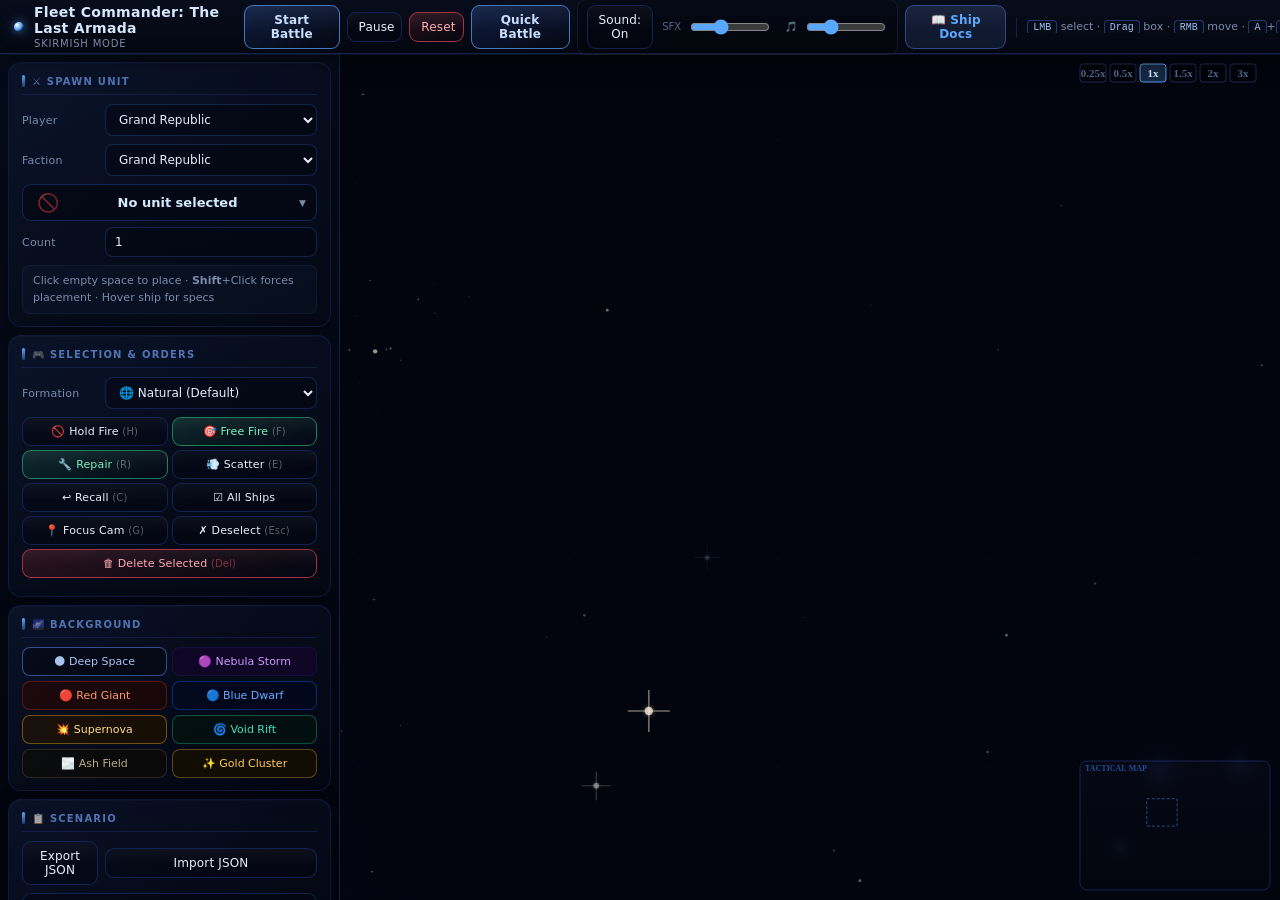
==== commit 9ae06bd1: "Add files via upload" ====
--- a/skirmish.html
+++ b/skirmish.html
@@ -213,7 +213,7 @@
 <main class="layout">
   <aside class="panel">
     <section class="section">
-      <h2>Spawn</h2>
+      <h2>⚔️ Spawn Unit</h2>
       <div class="row">
         <label>Player</label>
         <select id="playerFaction">
@@ -224,6 +224,10 @@
           <option value="ngr">New Grand Republic</option>
           <option value="starwars">Star Wars</option>
           <option value="fsa">Five Star Alignment</option>
+          <option value="rebel">Rebel Coalition</option>
+          <option value="earth">United Earth Federation</option>
+          <option value="ece">21st Century Earth</option>
+          <option value="unoc">United Nations Orbital Command</option>
         </select>
       </div>
       <div class="row">
@@ -236,48 +240,73 @@
           <option value="ngr">New Grand Republic</option>
           <option value="starwars">Star Wars</option>
           <option value="fsa">Five Star Alignment</option>
+          <option value="rebel">Rebel Coalition</option>
+          <option value="earth">United Earth Federation</option>
+          <option value="ece">21st Century Earth</option>
+          <option value="unoc">United Nations Orbital Command</option>
         </select>
       </div>
-      <div class="row">
-        <label>Unit</label>
-        <select id="spawnType"></select>
+      <div class="row" style="grid-template-columns:1fr;margin-bottom:6px;">
+        <!-- hidden real select kept for game.js compatibility -->
+        <select id="spawnType" style="display:none"></select>
+        <!-- visual picker (populated by JS below) -->
+        <div id="unitPickerWrap">
+          <button id="unitPickerBtn" type="button">
+            <span class="upb-noimg">🛸</span>
+            <span class="upb-name">Select a unit…</span>
+            <span class="upb-role"></span>
+            <span class="upb-chevron">▼</span>
+          </button>
+          <div id="unitPickerDropdown"></div>
+        </div>
       </div>
       <div class="row">
         <label>Count</label>
         <input id="spawnCount" type="number" min="1" max="50" value="1"/>
       </div>
-      <div class="note">Click empty space to place. <b>Shift</b>+Click forces placement. Hover ship for full weapon &amp; hangar specs.</div>
+      <div class="note">Click empty space to place · <b>Shift</b>+Click forces placement · Hover ship for specs</div>
     </section>
     <section class="section">
-      <h2>Selection</h2>
+      <h2>🎮 Selection &amp; Orders</h2>
       <div class="row">
         <label>Formation</label>
         <select id="formation">
-          <option value="line">Line (Vertical)</option>
-          <option value="line_h">Line (Horizontal)</option>
-          <option value="wedge">Wedge</option>
-          <option value="ring">Ring</option>
-          <option value="wall">Wall</option>
-          <option value="echelon">Echelon</option>
+          <option value="natural" selected>🌐 Natural (Default)</option>
+          <option value="line">↕ Line (Vertical)</option>
+          <option value="line_h">↔ Line (Horizontal)</option>
+          <option value="wedge">△ Wedge</option>
+          <option value="ring">◎ Ring</option>
+          <option value="wall">▬ Wall</option>
+          <option value="echelon">╱ Echelon</option>
         </select>
       </div>
-      <div class="row">
-        <label>Rules</label>
-        <div class="toggles">
-          <button id="btnHold" class="btn">Hold Fire (H)</button>
-          <button id="btnFree" class="btn">Free Fire (F)</button>
-        </div>
-      </div>
-      <div class="row">
-        <label>Tools</label>
-        <div class="toggles">
-          <button id="btnDelete" class="btn btn-danger">Delete (Del)</button>
-          <button id="btnDeselect" class="btn">Deselect (Esc)</button>
-        </div>
+      <div style="display:grid;grid-template-columns:1fr 1fr;gap:4px;margin-bottom:6px;">
+        <button id="btnHold" class="btn" title="Hold Fire (H)" style="font-size:11px;padding:7px 6px;">🚫 Hold Fire <span style="color:rgba(255,255,255,.35);font-size:10px">(H)</span></button>
+        <button id="btnFree" class="btn btn-good" title="Free Fire (F)" style="font-size:11px;padding:7px 6px;">🎯 Free Fire <span style="color:rgba(255,255,255,.35);font-size:10px">(F)</span></button>
+        <button id="btnRepair" class="btn btn-good" title="Repair selected (R)" style="font-size:11px;padding:7px 6px;">🔧 Repair <span style="color:rgba(255,255,255,.35);font-size:10px">(R)</span></button>
+        <button id="btnScatter" class="btn" title="Scatter/evasive (E)" style="font-size:11px;padding:7px 6px;">💨 Scatter <span style="color:rgba(255,255,255,.35);font-size:10px">(E)</span></button>
+        <button id="btnRecall" class="btn" title="Recall craft (C)" style="font-size:11px;padding:7px 6px;">↩ Recall <span style="color:rgba(255,255,255,.35);font-size:10px">(C)</span></button>
+        <button id="btnSelectAll" class="btn" title="Select all friendly (Ctrl+A)" style="font-size:11px;padding:7px 6px;">☑ All Ships</button>
+        <button id="btnFocusCam" class="btn" title="Focus camera (G)" style="font-size:11px;padding:7px 6px;">📍 Focus Cam <span style="color:rgba(255,255,255,.35);font-size:10px">(G)</span></button>
+        <button id="btnDeselect" class="btn" style="font-size:11px;padding:7px 6px;">✗ Deselect <span style="color:rgba(255,255,255,.35);font-size:10px">(Esc)</span></button>
+        <button id="btnDelete" class="btn btn-danger" title="Delete selected (Del)" style="font-size:11px;padding:7px 6px;grid-column:span 2;">🗑 Delete Selected <span style="color:rgba(255,100,110,.45);font-size:10px">(Del)</span></button>
       </div>
     </section>
     <section class="section">
-      <h2>Scenario</h2>
+      <h2>🌌 Background</h2>
+      <div id="bgPicker" style="display:grid;grid-template-columns:1fr 1fr;gap:5px;">
+        <button class="bg-btn active" data-bg="deepspace" style="padding:7px 6px;border-radius:8px;border:1px solid rgba(90,150,255,.5);background:rgba(4,7,18,.8);color:#aac4ee;font-size:11px;cursor:pointer;font-family:inherit;transition:.15s;">🌑 Deep Space</button>
+        <button class="bg-btn" data-bg="nebula" style="padding:7px 6px;border-radius:8px;border:1px solid rgba(40,20,90,.5);background:rgba(18,4,40,.8);color:#cc99ff;font-size:11px;cursor:pointer;font-family:inherit;transition:.15s;">🟣 Nebula Storm</button>
+        <button class="bg-btn" data-bg="redgiant" style="padding:7px 6px;border-radius:8px;border:1px solid rgba(180,50,20,.4);background:rgba(30,6,4,.8);color:#ff9966;font-size:11px;cursor:pointer;font-family:inherit;transition:.15s;">🔴 Red Giant</button>
+        <button class="bg-btn" data-bg="bluedwarf" style="padding:7px 6px;border-radius:8px;border:1px solid rgba(20,80,200,.5);background:rgba(2,8,30,.8);color:#66aaff;font-size:11px;cursor:pointer;font-family:inherit;transition:.15s;">🔵 Blue Dwarf</button>
+        <button class="bg-btn" data-bg="supernova" style="padding:7px 6px;border-radius:8px;border:1px solid rgba(255,180,20,.4);background:rgba(28,16,2,.8);color:#ffdd88;font-size:11px;cursor:pointer;font-family:inherit;transition:.15s;">💥 Supernova</button>
+        <button class="bg-btn" data-bg="voidrift" style="padding:7px 6px;border-radius:8px;border:1px solid rgba(20,180,140,.4);background:rgba(2,18,16,.8);color:#44ddbb;font-size:11px;cursor:pointer;font-family:inherit;transition:.15s;">🌀 Void Rift</button>
+        <button class="bg-btn" data-bg="ashfield" style="padding:7px 6px;border-radius:8px;border:1px solid rgba(100,80,60,.4);background:rgba(12,10,8,.8);color:#bbaa88;font-size:11px;cursor:pointer;font-family:inherit;transition:.15s;">🌫️ Ash Field</button>
+        <button class="bg-btn" data-bg="goldcluster" style="padding:7px 6px;border-radius:8px;border:1px solid rgba(200,160,30,.4);background:rgba(22,16,2,.8);color:#ffcc55;font-size:11px;cursor:pointer;font-family:inherit;transition:.15s;">✨ Gold Cluster</button>
+      </div>
+    </section>
+    <section class="section">
+      <h2>📋 Scenario</h2>
       <div class="row">
         <button id="btnExport" class="btn">Export JSON</button>
         <button id="btnImport" class="btn">Import JSON</button>
@@ -923,5 +952,226 @@
 
 })();
 </script>
+
+<!-- ═══════════════ VISUAL UNIT PICKER ═══════════════════ -->
+<script>
+(function(){
+'use strict';
+
+const btn  = document.getElementById('unitPickerBtn');
+const drop = document.getElementById('unitPickerDropdown');
+const real = document.getElementById('spawnType');
+if (!btn || !drop || !real) return;
+
+// power score helper (mirrors Ship Docs)
+function ps(def){
+  if (!def) return 0;
+  const MULT={ion:1.0,plasma:1.15,kinetic:0.8};
+  let dps=0;
+  for(const w of (def.weapons||[])){
+    const boost=(w.pierceShields||w.breachShields)?1.55:1;
+    dps+=(w.dmg/w.cooldown)*(MULT[w.type]||1)*boost*(w.usesMax?0.4:1);
+  }
+  const ehp=(def.shields||0)*1.2+(def.hull||0);
+  return Math.round(ehp*0.018+dps*12+Math.min((def.speed||0)*0.8,120)+Math.log10((def.mass||1)+10)*38);
+}
+function psColor(score,max){
+  const f=score/(max||1);
+  return f>0.8?'#ff5b5b':f>0.6?'#ff9944':f>0.4?'#ffcc33':f>0.2?'#3ddc97':'#5aa7ff';
+}
+function imgSrc(def){
+  const D=window.SHIP_DOCS;
+  if(D&&def.spriteKey&&D.assets&&D.assets[def.spriteKey]) return encodeURI(D.assets[def.spriteKey]);
+  return '';
+}
+
+const ROLE_ORDER=['station','capital','carrier','escort','screen','strike','craft'];
+const ROLE_LABELS={station:'🏛 Stations',capital:'⚔️ Capital Ships',carrier:'🚀 Carriers',
+  escort:'🛡 Cruisers / Escorts',screen:'⚡ Destroyers',strike:'🎯 Corvettes / Strike',craft:'✈️ Craft'};
+
+let selectedKey = '';
+
+function buildDropdown(){
+  drop.innerHTML='';
+  const D=window.SHIP_DOCS;
+  if(!D){ drop.innerHTML='<div style="padding:12px;font-size:11px;color:#445566">Loading…</div>'; return; }
+
+  const faction=document.getElementById('spawnFaction')?.value||'republic';
+  const allowed=D.loadouts[faction]||[];
+  const allDefs=allowed.map(k=>D.units.find(u=>u.key===k)).filter(Boolean);
+  const allScores=allDefs.map(d=>ps(d));
+  const maxS=Math.max(...allScores,1);
+
+  // ── "None / Deselect" row at the top ──
+  const noneItem=document.createElement('div');
+  noneItem.className='up-item up-none'+(selectedKey===''?' selected':'');
+  noneItem.dataset.key='';
+  noneItem.innerHTML=`
+    <div class="up-item-noimg" style="opacity:.35">🚫</div>
+    <div class="up-item-info">
+      <div class="up-item-name" style="color:var(--muted);font-weight:500">No unit selected</div>
+      <div class="up-item-meta"><span>Click to deselect — won't spawn anything</span></div>
+    </div>`;
+  noneItem.addEventListener('click',()=>{ deselectUnit(); closeDrop(); });
+  drop.appendChild(noneItem);
+
+  const groups={};
+  for(const d of allDefs){
+    const r=d.role||'craft';
+    (groups[r]=groups[r]||[]).push(d);
+  }
+
+  for(const role of ROLE_ORDER){
+    const defs=groups[role];
+    if(!defs||!defs.length) continue;
+    const gl=document.createElement('div');
+    gl.className='up-group-label';
+    gl.textContent=ROLE_LABELS[role]||role;
+    drop.appendChild(gl);
+
+    for(const d of defs){
+      const score=ps(d);
+      const pc=psColor(score,maxS);
+      const src=imgSrc(d);
+
+      const item=document.createElement('div');
+      item.className='up-item'+(d.key===selectedKey?' selected':'');
+      item.dataset.key=d.key;
+
+      const imgPart=src
+        ?`<img class="up-item-img" src="${src}" alt="" onerror="this.style.display='none';this.nextElementSibling.style.display='block'">
+           <div class="up-item-noimg" style="display:none">🛸</div>`
+        :`<div class="up-item-noimg">🛸</div>`;
+
+      item.innerHTML=`${imgPart}
+        <div class="up-item-info">
+          <div class="up-item-name">${d.name}</div>
+          <div class="up-item-meta">
+            <span>${d.role}${d.craft?' · '+d.craft:''}</span>
+            ${d.hull?`<span style="color:#5577aa">hull ${d.hull}</span>`:''}
+          </div>
+        </div>
+        <span class="up-item-ps" style="color:${pc}">${score}</span>`;
+
+      item.addEventListener('click',()=>{
+        selectUnit(d.key, d.name, d.role+(d.craft?' · '+d.craft:''), src);
+        closeDrop();
+      });
+      drop.appendChild(item);
+    }
+  }
+
+  // Sync selected display after rebuild
+  if(selectedKey){
+    const def=allDefs.find(d=>d.key===selectedKey);
+    if(def) updateBtnDisplay(def.key,def.name,def.role+(def.craft?' · '+def.craft:''),imgSrc(def));
+    else deselectUnit();
+  } else {
+    updateBtnDisplay('','No unit selected','','');
+  }
+}
+
+function deselectUnit(){
+  selectedKey='';
+  real.value='';
+  updateBtnDisplay('','No unit selected','','');
+  drop.querySelectorAll('.up-item').forEach(el=>el.classList.toggle('selected',el.dataset.key===''));
+}
+
+function selectUnit(key,name,role,src){
+  selectedKey=key;
+  for(const opt of real.options){ if(opt.value===key){real.value=key;break;} }
+  updateBtnDisplay(key,name,role,src);
+  drop.querySelectorAll('.up-item').forEach(el=>el.classList.toggle('selected',el.dataset.key===key));
+}
+
+function updateBtnDisplay(key,name,role,src){
+  const imgWrap=btn.querySelector('.upb-img,.upb-noimg');
+  if(src){
+    if(imgWrap){ imgWrap.outerHTML=`<img class="upb-img" src="${src}" alt="" onerror="this.outerHTML='<span class=upb-noimg>🛸</span>'">`; }
+  } else {
+    if(imgWrap){ imgWrap.outerHTML=`<span class="upb-noimg">${key?'🛸':'🚫'}</span>`; }
+  }
+  btn.querySelector('.upb-name').textContent = name || 'No unit selected';
+  btn.querySelector('.upb-role').textContent = role || '';
+}
+
+function positionDrop(){
+  const r = btn.getBoundingClientRect();
+  const w = r.width;
+  let left = r.left;
+  if (left + w > window.innerWidth - 6) left = window.innerWidth - w - 6;
+  if (left < 6) left = 6;
+  drop.style.left  = left + 'px';
+  drop.style.width = w + 'px';
+  // Always measure actual available space each call
+  const spaceBelow = window.innerHeight - r.bottom - 10;
+  const spaceAbove = r.top - 10;
+  if (spaceBelow >= spaceAbove || spaceBelow >= 150){
+    drop.style.top       = (r.bottom + 4) + 'px';
+    drop.style.bottom    = 'auto';
+    drop.style.maxHeight = Math.max(110, spaceBelow) + 'px';
+  } else {
+    drop.style.top       = 'auto';
+    drop.style.bottom    = (window.innerHeight - r.top + 4) + 'px';
+    drop.style.maxHeight = Math.max(110, spaceAbove) + 'px';
+  }
+}
+
+function openDrop(){
+  buildDropdown();
+  drop.classList.add('open');
+  btn.classList.add('open');
+  positionDrop();
+}
+function closeDrop(){
+  drop.classList.remove('open');
+  btn.classList.remove('open');
+}
+function toggleDrop(){
+  if(drop.classList.contains('open')) closeDrop(); else openDrop();
+}
+
+btn.addEventListener('click',e=>{ e.stopPropagation(); toggleDrop(); });
+document.addEventListener('click',e=>{
+  if(!btn.contains(e.target)&&!drop.contains(e.target)) closeDrop();
+});
+// Keep dropdown anchored when panel scrolls or window resizes
+document.querySelector('.panel')?.addEventListener('scroll', ()=>{ if(drop.classList.contains('open')) positionDrop(); });
+window.addEventListener('resize', ()=>{ if(drop.classList.contains('open')) positionDrop(); });
+
+// Rebuild when faction changes
+document.getElementById('spawnFaction')?.addEventListener('change',()=>{
+  selectedKey='';
+  if(drop.classList.contains('open')) buildDropdown();
+  else { buildDropdown(); closeDrop(); }
+});
+
+// Also rebuild when SHIP_DOCS becomes available (game.js sets it after init)
+let waitTries=0;
+const waitForDocs=setInterval(()=>{
+  if(window.SHIP_DOCS||waitTries++>60){ clearInterval(waitForDocs); buildDropdown(); }
+},250);
+
+// Keep real select in sync when game.js updates it (populateSpawnList)
+const obs=new MutationObserver(()=>{
+  if(!selectedKey) buildDropdown();
+});
+obs.observe(real,{childList:true});
+
+})();
+</script>
+<!-- ═══════════════ BACKGROUND PICKER ════════════════════ -->
+<script>
+(function(){
+  document.getElementById('bgPicker')?.addEventListener('click', e => {
+    const btn = e.target.closest('.bg-btn');
+    if (!btn) return;
+    document.querySelectorAll('.bg-btn').forEach(b => b.classList.remove('active'));
+    btn.classList.add('active');
+    if (window.setBattleBackground) window.setBattleBackground(btn.dataset.bg);
+  });
+})();
+</script>
 </body>
 </html>
--- a/styles.css
+++ b/styles.css
@@ -1,13 +1,17 @@
 :root{
-  --bg:#050810;
-  --panel:#080f1e;
-  --panel2:#0c1528;
+  --bg:#03050f;
+  --panel:#060c1c;
+  --panel2:#0a1326;
   --text:#e8eefc;
-  --muted:#8a9ab8;
-  --line:#162040;
+  --muted:#7a8baa;
+  --line:#12203a;
   --accent:#5aa7ff;
-  --danger:#ff5b5b;
+  --accent2:#3de8c0;
+  --danger:#ff4d5e;
   --good:#3ddc97;
+  --gold:#ffcc44;
+  --panel-border: rgba(22,42,95,0.75);
+  --glow-blue: rgba(90,167,255,0.15);
 }
 
 *{box-sizing:border-box}
@@ -15,259 +19,435 @@
 body{
   margin:0;
   font-family:ui-sans-serif,system-ui,-apple-system,Segoe UI,Roboto,Arial;
-  background:#050810;
+  background:var(--bg);
   color:var(--text);
   overflow:hidden;
 }
 
+/* ── Topbar ──────────────────────────────────────────────── */
 .topbar{
-  height:58px;
+  height:54px;
   display:flex;
   align-items:center;
   justify-content:space-between;
-  padding:0 16px;
-  border-bottom:1px solid rgba(30,50,100,0.7);
-  background:linear-gradient(180deg, rgba(10,16,32,0.98), rgba(5,8,18,0.95));
-  backdrop-filter: blur(8px);
-  -webkit-backdrop-filter: blur(8px);
-  box-shadow: 0 1px 0 rgba(90,150,255,0.08), 0 2px 20px rgba(0,0,0,0.4);
+  padding:0 14px;
+  border-bottom:1px solid var(--panel-border);
+  background:linear-gradient(180deg,rgba(8,13,28,0.99) 0%,rgba(4,7,16,0.97) 100%);
+  backdrop-filter:blur(12px);
+  -webkit-backdrop-filter:blur(12px);
+  box-shadow:0 1px 0 rgba(90,150,255,0.10),0 4px 24px rgba(0,0,0,0.5);
   z-index:10;
   position:relative;
 }
 
 .brand{
-  display:flex; gap:10px; align-items:center;
-  min-width:260px;
+  display:flex;gap:10px;align-items:center;
+  min-width:230px;
 }
 .dot{
-  width:11px; height:11px; border-radius:999px;
-  background: radial-gradient(circle at 30% 30%, #ffffff 0%, var(--accent) 40%, rgba(90,167,255,.1) 70%);
-  box-shadow:0 0 14px rgba(90,167,255,.5), 0 0 28px rgba(90,167,255,.2);
-  animation: dotPulse 3s ease-in-out infinite;
+  width:10px;height:10px;border-radius:999px;flex-shrink:0;
+  background:radial-gradient(circle at 30% 30%,#fff 0%,var(--accent) 45%,rgba(90,167,255,.05) 75%);
+  box-shadow:0 0 10px rgba(90,167,255,.6),0 0 22px rgba(90,167,255,.25);
+  animation:dotPulse 3s ease-in-out infinite;
 }
 @keyframes dotPulse{
-  0%,100%{ box-shadow:0 0 14px rgba(90,167,255,.5), 0 0 28px rgba(90,167,255,.2); }
-  50%{ box-shadow:0 0 20px rgba(90,167,255,.8), 0 0 40px rgba(90,167,255,.35); }
-}
-.title{font-weight:700; letter-spacing:.3px; font-size:14px;}
-.subtitle{font-size:11px; color:var(--muted); margin-top:1px; letter-spacing:.5px; text-transform:uppercase;}
-
-.top-controls{display:flex; align-items:center; gap:8px; flex:1; justify-content:flex-end}
-.sep{width:1px; height:22px; background:var(--line); margin:0 4px}
-.hint{font-size:11px; color:var(--muted); white-space:nowrap; overflow:hidden; text-overflow:ellipsis; max-width:900px}
+  0%,100%{box-shadow:0 0 10px rgba(90,167,255,.6),0 0 22px rgba(90,167,255,.25);}
+  50%{box-shadow:0 0 18px rgba(90,167,255,.9),0 0 38px rgba(90,167,255,.4);}
+}
+.title{font-weight:700;letter-spacing:.3px;font-size:14px;color:#d4e8ff;}
+.subtitle{font-size:10px;color:var(--muted);margin-top:2px;letter-spacing:.8px;text-transform:uppercase;}
+
+.top-controls{display:flex;align-items:center;gap:7px;flex:1;justify-content:flex-end}
+.sep{width:1px;height:20px;background:var(--line);margin:0 3px}
+.hint{font-size:11px;color:var(--muted);white-space:nowrap;overflow:hidden;text-overflow:ellipsis;max-width:860px}
 
 .kbd{
-  font-family:ui-monospace,SFMono-Regular,Menlo,Monaco,Consolas,monospace;
-  padding:2px 5px;
-  border:1px solid rgba(40,60,120,0.8);
-  border-bottom-color:#0b1b3f;
-  border-radius:5px;
-  background:rgba(8,14,28,0.7);
-  color:#adc8ff;
+  font-family:ui-monospace,monospace;
+  padding:1px 5px;
+  border:1px solid rgba(40,65,130,0.85);
+  border-bottom-color:#09183a;
+  border-radius:4px;
+  background:rgba(7,12,25,0.75);
+  color:#9dc0f0;
   font-size:10px;
 }
 
+/* ── Layout ──────────────────────────────────────────────── */
 .layout{
-  height:calc(100% - 58px);
+  height:calc(100% - 54px);
   display:grid;
-  grid-template-columns: 320px 1fr;
-}
-
+  grid-template-columns:340px 1fr;
+}
+
+/* ── Sidebar panel ───────────────────────────────────────── */
 .panel{
-  padding:10px;
-  background:linear-gradient(180deg, rgba(8,14,28,0.96), rgba(5,8,18,0.96));
-  border-right:1px solid rgba(20,35,80,0.8);
-  overflow:auto;
+  padding:8px 8px;
+  background:linear-gradient(180deg,rgba(6,12,26,0.98),rgba(3,5,14,0.98));
+  border-right:1px solid var(--panel-border);
+  overflow-y:scroll;
+  overflow-x:hidden;
+  display:flex;
+  flex-direction:column;
+  gap:0;
 }
 .panel::-webkit-scrollbar{width:4px}
 .panel::-webkit-scrollbar-track{background:transparent}
-.panel::-webkit-scrollbar-thumb{background:rgba(60,90,180,0.3); border-radius:2px}
-
+.panel::-webkit-scrollbar-thumb{background:rgba(60,90,180,0.28);border-radius:2px}
+
+/* ── Section card ────────────────────────────────────────── */
 .section{
-  background:linear-gradient(160deg, rgba(12,20,44,0.7), rgba(6,10,22,0.6));
-  border:1px solid rgba(20,40,90,0.7);
-  border-radius:12px;
-  padding:11px;
-  margin-bottom:10px;
-  box-shadow: 0 4px 20px rgba(0,0,0,0.3), inset 0 1px 0 rgba(255,255,255,0.03);
-  transition: border-color 0.2s;
-}
-.section:hover{border-color:rgba(40,70,160,0.6)}
+  background:linear-gradient(155deg,rgba(10,18,42,0.65),rgba(5,9,20,0.5));
+  border:1px solid rgba(18,36,85,0.65);
+  border-radius:13px;
+  padding:12px 13px;
+  margin-bottom:8px;
+  box-shadow:0 3px 18px rgba(0,0,0,0.35),inset 0 1px 0 rgba(255,255,255,0.025);
+  transition:border-color .2s;
+  position:relative;
+  overflow:hidden;
+  flex-shrink:0;
+}
+.section::before{
+  content:'';position:absolute;inset:0;
+  background:linear-gradient(135deg,rgba(90,150,255,0.03),transparent 55%);
+  pointer-events:none;
+}
+.section:hover{border-color:rgba(40,75,175,0.6)}
 
 .section h2{
   margin:0 0 9px 0;
-  font-size:11px;
+  font-size:10px;
   font-weight:700;
-  letter-spacing:1px;
+  letter-spacing:1.2px;
   text-transform:uppercase;
-  color:rgba(140,180,255,0.7);
-  border-bottom:1px solid rgba(40,60,120,0.3);
-  padding-bottom:6px;
-}
-
+  color:rgba(120,170,255,0.65);
+  border-bottom:1px solid rgba(35,58,130,0.35);
+  padding-bottom:7px;
+  display:flex;
+  align-items:center;
+  gap:7px;
+}
+.section h2::before{
+  content:'';
+  display:inline-block;
+  width:3px;height:12px;
+  border-radius:2px;
+  background:linear-gradient(180deg,var(--accent),rgba(90,167,255,0.3));
+  flex-shrink:0;
+}
+
+/* ── Form rows ───────────────────────────────────────────── */
 .row{
   display:grid;
-  grid-template-columns: 78px 1fr;
-  gap:8px;
+  grid-template-columns:76px 1fr;
+  gap:7px;
   align-items:center;
   margin-bottom:8px;
 }
-.row label{font-size:11px; color:var(--muted)}
-.row input, .row select{
+.row label{font-size:11px;color:var(--muted);letter-spacing:.2px}
+.row input,.row select{
   width:100%;
   padding:7px 9px;
   border-radius:8px;
-  border:1px solid rgba(25,45,95,0.8);
-  background:rgba(4,7,16,0.6);
+  border:1px solid rgba(22,40,90,0.8);
+  background:rgba(4,7,18,0.65);
   color:var(--text);
   outline:none;
   font-size:12px;
-  transition: border-color .15s;
-}
-.row input:focus, .row select:focus{border-color:rgba(90,167,255,.7); box-shadow: 0 0 0 2px rgba(90,167,255,.08)}
-
-.toggles{display:flex; gap:6px; flex-wrap:wrap}
-
+  font-family:inherit;
+  transition:border-color .15s,box-shadow .15s;
+}
+.row input:focus,.row select:focus{
+  border-color:rgba(90,167,255,.65);
+  box-shadow:0 0 0 2px rgba(90,167,255,.09);
+}
+
+.toggles{display:flex;gap:5px;flex-wrap:wrap}
+
+/* ── Buttons ─────────────────────────────────────────────── */
 .btn{
-  padding:8px 11px;
-  border-radius:10px;
-  border:1px solid rgba(25,45,95,0.8);
-  background:rgba(4,7,16,0.55);
+  padding:7px 11px;
+  border-radius:9px;
+  border:1px solid rgba(22,42,95,0.85);
+  background:rgba(4,7,18,0.55);
   color:var(--text);
   cursor:pointer;
   font-size:12px;
-  transition: transform .06s ease, border-color .12s ease, background .12s ease, box-shadow .12s ease;
+  font-family:inherit;
+  font-weight:500;
+  letter-spacing:.15px;
+  transition:transform .06s,border-color .12s,background .12s,box-shadow .12s;
+  position:relative;
+  overflow:hidden;
+}
+.btn::after{
+  content:'';position:absolute;inset:0;
+  background:linear-gradient(180deg,rgba(255,255,255,0.04),transparent 60%);
+  pointer-events:none;
 }
 .btn:hover{
+  border-color:rgba(90,167,255,.65);
+  background:rgba(12,24,60,0.75);
+  box-shadow:0 0 14px rgba(90,167,255,.1),0 2px 8px rgba(0,0,0,.35);
+  transform:translateY(-1px);
+}
+.btn:active{transform:translateY(0px)}
+
+.btn-primary{
+  background:linear-gradient(160deg,rgba(60,120,255,.2),rgba(4,7,18,.6));
   border-color:rgba(90,167,255,.7);
-  background:rgba(90,167,255,0.08);
-  box-shadow: 0 0 12px rgba(90,167,255,.12);
-}
-.btn:active{transform: translateY(1px)}
-.btn-primary{
-  background: linear-gradient(160deg, rgba(90,167,255,.18), rgba(4,7,16,.55));
-  border-color: rgba(90,167,255,.75);
+  color:#c8dfff;
+  font-weight:600;
 }
 .btn-primary:hover{
-  background: linear-gradient(160deg, rgba(90,167,255,.28), rgba(4,7,16,.55));
-  box-shadow: 0 0 18px rgba(90,167,255,.2);
-}
+  background:linear-gradient(160deg,rgba(70,140,255,.3),rgba(4,7,18,.6));
+  box-shadow:0 0 20px rgba(90,167,255,.22),0 2px 10px rgba(0,0,0,.4);
+}
+
 .btn-danger{
-  background: linear-gradient(160deg, rgba(255,91,91,.15), rgba(4,7,16,.55));
-  border-color: rgba(255,91,91,.6);
+  background:linear-gradient(160deg,rgba(255,60,60,.15),rgba(4,7,18,.6));
+  border-color:rgba(255,77,94,.6);
+  color:#ffaab0;
 }
 .btn-danger:hover{
-  background: linear-gradient(160deg, rgba(255,91,91,.25), rgba(4,7,16,.55));
-  box-shadow: 0 0 14px rgba(255,91,91,.18);
-}
+  background:linear-gradient(160deg,rgba(255,60,60,.25),rgba(4,7,18,.6));
+  box-shadow:0 0 16px rgba(255,77,94,.18);
+}
+
 .btn-good{
-  background: linear-gradient(160deg, rgba(50,210,130,.13), rgba(4,7,16,.55));
-  border-color: rgba(50,210,130,.55);
+  background:linear-gradient(160deg,rgba(50,210,130,.14),rgba(4,7,18,.6));
+  border-color:rgba(50,210,130,.55);
+  color:#80f0bf;
 }
 .btn-good:hover{
-  background: linear-gradient(160deg, rgba(50,210,130,.25), rgba(4,7,16,.55));
-  box-shadow: 0 0 14px rgba(50,210,130,.18);
-}
+  background:linear-gradient(160deg,rgba(50,210,130,.25),rgba(4,7,18,.6));
+  box-shadow:0 0 16px rgba(50,210,130,.18);
+}
+
 .note{
   margin-top:7px;
   font-size:11px;
   color:var(--muted);
-  line-height:1.4;
-}
-.status{font-size:12px; color:var(--muted); line-height:1.55}
+  line-height:1.5;
+  padding:7px 10px;
+  background:rgba(90,150,255,0.04);
+  border-radius:7px;
+  border:1px solid rgba(90,150,255,0.07);
+}
+
+.status{font-size:12px;color:var(--muted);line-height:1.65}
+.status b{color:#a0c4ff;}
+
 textarea{
   width:100%;
-  min-height:110px;
+  min-height:70px;
   resize:vertical;
   padding:9px;
-  border-radius:10px;
-  border:1px solid rgba(25,45,95,0.8);
-  background:rgba(4,7,16,0.6);
-  color:#adc8ff;
+  border-radius:9px;
+  border:1px solid rgba(22,40,90,0.8);
+  background:rgba(4,7,18,0.65);
+  color:#9dc8ff;
   outline:none;
-  font-size:12px;
+  font-size:11.5px;
   font-family:ui-monospace,monospace;
-}
-
-.stage{position:relative; background:#050810}
-#game{
-  width:100%;
-  height:100%;
-  display:block;
-}
-
+  transition:border-color .15s;
+}
+textarea:focus{border-color:rgba(90,167,255,.5)}
+
+/* ── Stage / canvas ──────────────────────────────────────── */
+.stage{position:relative;background:var(--bg)}
+#game{width:100%;height:100%;display:block;}
+
+/* ── Overlay ─────────────────────────────────────────────── */
 .overlay{
-  position:absolute; inset:0;
-  display:flex; align-items:center; justify-content:center;
-  background:rgba(0,0,0,0.6);
-  backdrop-filter: blur(4px);
-  -webkit-backdrop-filter: blur(4px);
+  position:absolute;inset:0;
+  display:flex;align-items:center;justify-content:center;
+  background:rgba(0,0,0,0.65);
+  backdrop-filter:blur(5px);
+  -webkit-backdrop-filter:blur(5px);
 }
 .hidden{display:none}
 .overlay-card{
-  width:min(540px, 94vw);
-  border-radius:18px;
-  border:1px solid rgba(30,55,120,0.8);
-  background:linear-gradient(160deg, rgba(10,18,40,0.97), rgba(5,8,18,0.97));
-  box-shadow: 0 20px 80px rgba(0,0,0,0.6), 0 0 0 1px rgba(255,255,255,0.03) inset;
-  padding:18px;
+  width:min(560px,94vw);
+  border-radius:20px;
+  border:1px solid rgba(30,55,130,0.8);
+  background:linear-gradient(155deg,rgba(8,15,36,0.98),rgba(3,6,16,0.98));
+  box-shadow:0 24px 90px rgba(0,0,0,.7),0 0 0 1px rgba(255,255,255,0.025) inset,0 0 60px rgba(90,150,255,0.06);
+  padding:20px;
   max-height:88vh;
   overflow:auto;
 }
-.overlay-title{font-size:20px; font-weight:800; letter-spacing:.2px}
-.overlay-text{margin-top:10px; color:var(--muted); line-height:1.55; max-height:55vh; overflow-y:auto}
-.overlay-actions{margin-top:16px; display:flex; gap:10px; justify-content:flex-end}
-
-
-/* Battle report */
+.overlay-title{font-size:21px;font-weight:800;letter-spacing:.1px;color:#d4e8ff}
+.overlay-text{margin-top:10px;color:var(--muted);line-height:1.6;max-height:55vh;overflow-y:auto}
+.overlay-actions{margin-top:16px;display:flex;gap:9px;justify-content:flex-end}
+
+/* ── Battle report ───────────────────────────────────────── */
 .report-meta{
+  display:flex;gap:14px;flex-wrap:wrap;
+  margin:8px 0 14px;
+  color:var(--muted);font-size:13px;
+}
+.result-line{margin-bottom:10px;}
+.report-h3{
+  margin:14px 0 6px;
+  font-size:12px;font-weight:700;letter-spacing:.6px;text-transform:uppercase;
+  color:rgba(130,175,255,0.8);
+}
+.report-totals{color:var(--muted);font-size:12px;margin-bottom:8px;}
+.table-wrap{overflow:auto;border:1px solid rgba(255,255,255,.06);border-radius:9px;}
+.report-table{width:100%;border-collapse:collapse;min-width:520px;font-size:12px;}
+.report-table th,.report-table td{
+  padding:7px 10px;
+  border-bottom:1px solid rgba(255,255,255,.05);
+  text-align:left;white-space:nowrap;
+}
+.report-table thead th{
+  position:sticky;top:0;
+  background:rgba(6,11,25,0.97);
+  backdrop-filter:blur(6px);
+  z-index:1;font-size:10.5px;letter-spacing:.55px;text-transform:uppercase;
+  color:rgba(130,175,255,0.6);
+}
+.report-table tbody tr:hover{background:rgba(255,255,255,.025);}
+
+/* ── Sound controls ──────────────────────────────────────── */
+.sound{
+  display:flex;align-items:center;gap:7px;
+  padding:5px 9px;
+  border:1px solid rgba(255,255,255,0.07);
+  border-radius:9px;
+  background:rgba(0,0,0,0.22);
+}
+.sound input[type="range"]{width:80px;accent-color:var(--accent);}
+
+/* ── Unit picker (replaces plain select) ─────────────────── */
+#unitPickerWrap{
+  position:relative;
+  min-width:0;
+  width:100%;
+}
+#unitPickerBtn{
+  width:100%;
+  padding:7px 10px 7px 9px;
+  border-radius:9px;
+  border:1px solid rgba(22,42,95,0.85);
+  background:rgba(4,7,18,0.65);
+  color:var(--text);
+  font-size:12px;
+  font-family:inherit;
+  cursor:pointer;
   display:flex;
-  gap:14px;
-  flex-wrap:wrap;
-  margin: 8px 0 14px;
-  color: var(--muted, #a8b1c1);
-  font-size: 13px;
-}
-.result-line{ margin-bottom: 10px; }
-.report-h3{
-  margin: 14px 0 6px;
-  font-size: 13px;
+  align-items:center;
+  gap:8px;
+  transition:border-color .15s,box-shadow .15s;
+  overflow:hidden;
+  min-width:0;
+  text-align:left;
+}
+#unitPickerBtn:hover,#unitPickerBtn.open{
+  border-color:rgba(90,167,255,.65);
+  box-shadow:0 0 0 2px rgba(90,167,255,.09);
+  background:rgba(8,14,32,0.8);
+}
+#unitPickerBtn .upb-img{
+  width:32px;height:26px;object-fit:contain;
+  filter:drop-shadow(0 0 5px rgba(90,167,255,0.35));
+  flex-shrink:0;
+}
+#unitPickerBtn .upb-noimg{font-size:18px;width:32px;text-align:center;opacity:.5;flex-shrink:0;}
+#unitPickerBtn .upb-name{
+  flex:1;
   font-weight:700;
-  letter-spacing: .5px;
-  text-transform:uppercase;
-  color:rgba(140,180,255,0.8);
-}
-.report-totals{
-  color: var(--muted, #a8b1c1);
-  font-size: 12px;
-  margin-bottom: 8px;
-}
-.table-wrap{ overflow:auto; border: 1px solid rgba(255,255,255,.06); border-radius: 8px; }
-.report-table{
-  width:100%;
-  border-collapse: collapse;
-  min-width: 520px;
-  font-size: 12px;
-}
-.report-table th, .report-table td{
-  padding: 7px 10px;
-  border-bottom: 1px solid rgba(255,255,255,.05);
-  text-align:left;
-  white-space: nowrap;
-}
-.report-table thead th{
-  position: sticky;
-  top: 0;
-  background: rgba(8,14,28,0.95);
-  backdrop-filter: blur(6px);
-  z-index: 1;
-  font-size:11px;
-  letter-spacing:.5px;
-  text-transform:uppercase;
-  color:rgba(140,180,255,0.6);
-}
-.report-table tbody tr:hover{ background: rgba(255,255,255,.02); }
-
-/* Sound controls */
-.sound{display:flex; align-items:center; gap:8px; padding:6px 10px; border:1px solid rgba(255,255,255,0.07); border-radius:10px; background:rgba(0,0,0,0.2)}
-.sound input[type="range"]{width:100px; accent-color:var(--accent);}+  font-size:13px;
+  color:#d4eaff;
+  overflow:hidden;
+  text-overflow:ellipsis;
+  white-space:nowrap;
+  min-width:0;
+  text-align:center;
+}
+#unitPickerBtn .upb-role{
+  font-size:10px;
+  color:var(--muted);
+  flex-shrink:0;
+  white-space:nowrap;
+}
+#unitPickerBtn .upb-chevron{font-size:9px;color:var(--muted);flex-shrink:0;transition:transform .2s;}
+#unitPickerBtn.open .upb-chevron{transform:rotate(180deg);}
+
+#unitPickerDropdown{
+  display:none;
+  position:fixed;
+  z-index:9999;
+  background:linear-gradient(170deg,rgba(6,11,26,0.99),rgba(3,6,16,0.99));
+  border:1px solid rgba(30,60,140,0.75);
+  border-radius:13px;
+  box-shadow:0 16px 60px rgba(0,0,0,0.7),0 0 0 1px rgba(90,150,255,0.06) inset;
+  max-height:340px;
+  overflow-y:auto;
+  padding:6px 5px;
+}
+#unitPickerDropdown.open{display:block;}
+#unitPickerDropdown::-webkit-scrollbar{width:4px}
+#unitPickerDropdown::-webkit-scrollbar-track{background:transparent}
+#unitPickerDropdown::-webkit-scrollbar-thumb{background:rgba(60,90,180,0.3);border-radius:2px}
+
+.up-group-label{
+  font-size:9px;font-weight:700;letter-spacing:1.1px;text-transform:uppercase;
+  color:rgba(90,150,255,0.5);
+  padding:8px 10px 3px;
+  border-top:1px solid rgba(25,50,110,0.4);
+  margin-top:2px;
+}
+.up-group-label:first-child{border-top:none;margin-top:0;padding-top:2px;}
+
+.up-item{
+  display:flex;align-items:center;gap:8px;
+  padding:6px 9px;
+  border-radius:8px;
+  cursor:pointer;
+  transition:background .12s,border-color .12s;
+  border:1px solid transparent;
+}
+.up-item:hover{
+  background:rgba(90,150,255,0.09);
+  border-color:rgba(90,150,255,0.22);
+}
+.up-item.selected{
+  background:rgba(90,150,255,0.14);
+  border-color:rgba(90,150,255,0.40);
+}
+.up-item-img{
+  width:30px;height:24px;object-fit:contain;flex-shrink:0;
+  filter:drop-shadow(0 0 5px rgba(90,167,255,0.3));
+}
+.up-item-noimg{width:30px;text-align:center;font-size:17px;opacity:.4;flex-shrink:0;}
+.up-item-info{flex:1;min-width:0;}
+.up-item-name{font-size:11.5px;font-weight:600;color:#c0d8f8;overflow:hidden;text-overflow:ellipsis;white-space:nowrap;}
+.up-item-meta{font-size:9.5px;color:var(--muted);margin-top:1px;display:flex;gap:6px;}
+.up-item-ps{font-size:10px;font-weight:700;flex-shrink:0;padding:1px 5px;border-radius:4px;background:rgba(0,0,0,0.3);}
+
+.up-none{
+  border-bottom:1px solid rgba(25,50,110,0.4);
+  margin-bottom:3px;
+  padding-bottom:8px;
+}
+.up-none:hover{ background:rgba(255,80,80,0.07); border-color:rgba(255,80,80,0.2); }
+.up-none.selected{ background:rgba(255,80,80,0.10); border-color:rgba(255,80,80,0.3); }
+
+/* hidden real select — kept for game.js compatibility */
+#spawnType{display:none !important;}
+
+/* ── Battle controls strip ───────────────────────────────── */
+.battle-strip{
+  display:flex;flex-wrap:wrap;gap:5px;
+  padding:8px 10px;
+  background:rgba(0,0,0,0.2);
+  border-radius:9px;
+  border:1px solid rgba(20,40,90,0.5);
+  margin-bottom:9px;
+}
+
+/* ── Scroll behavior for the aside ──────────────────────── */
+/* ── Textarea shrinks so it doesn't push other sections off screen ── */
+textarea{ min-height:70px; }
